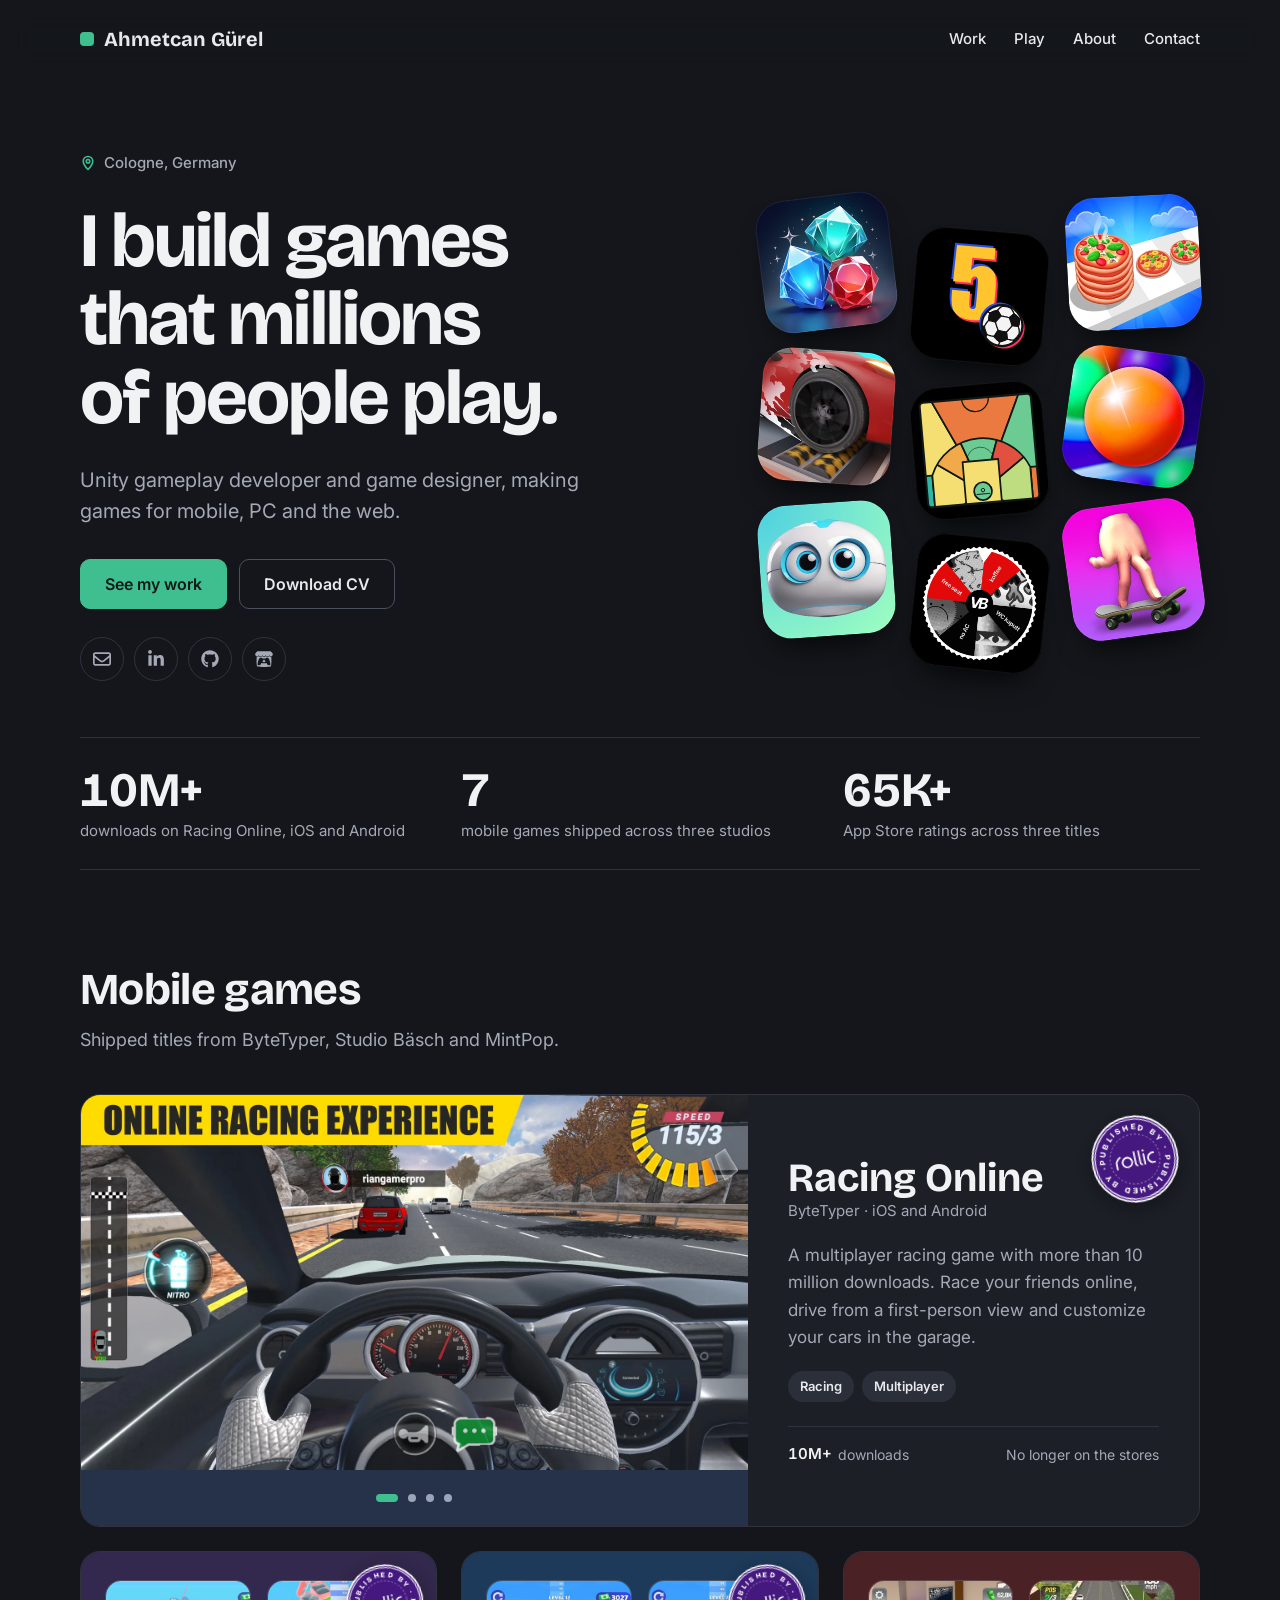
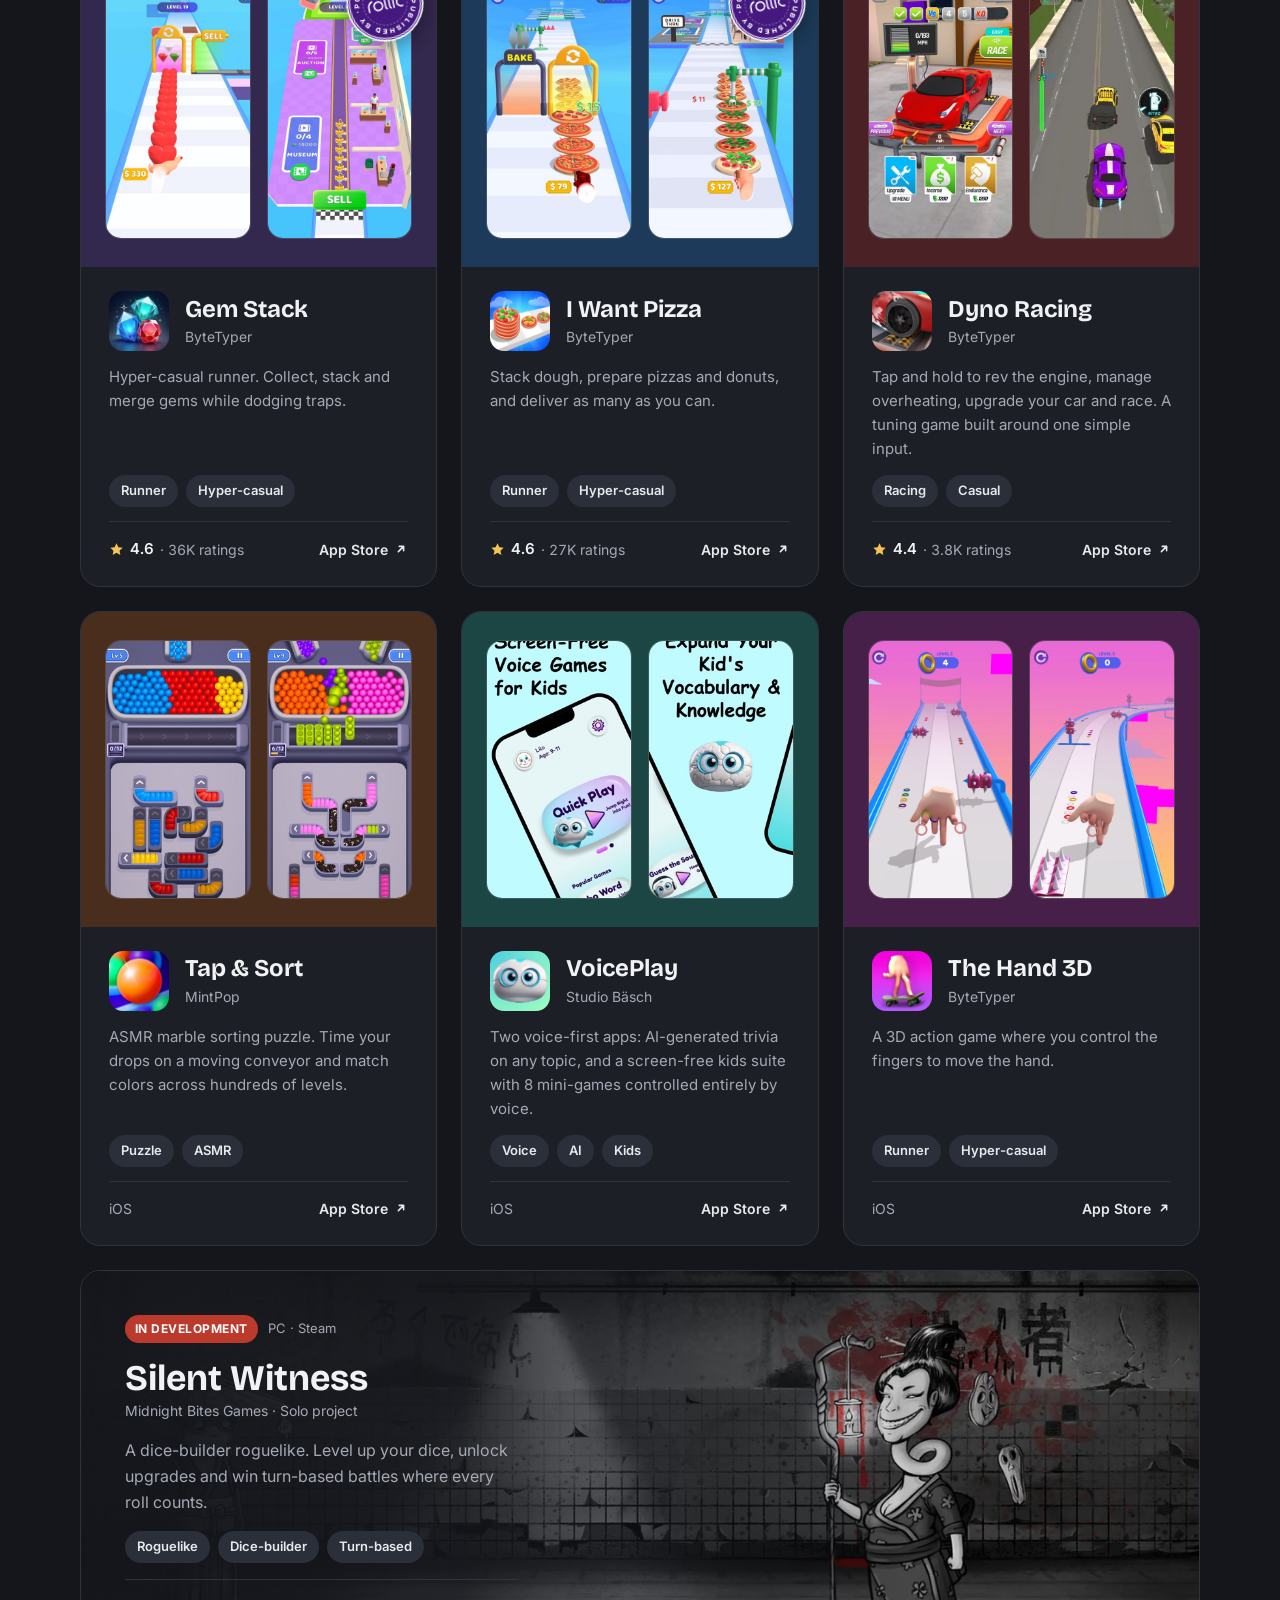
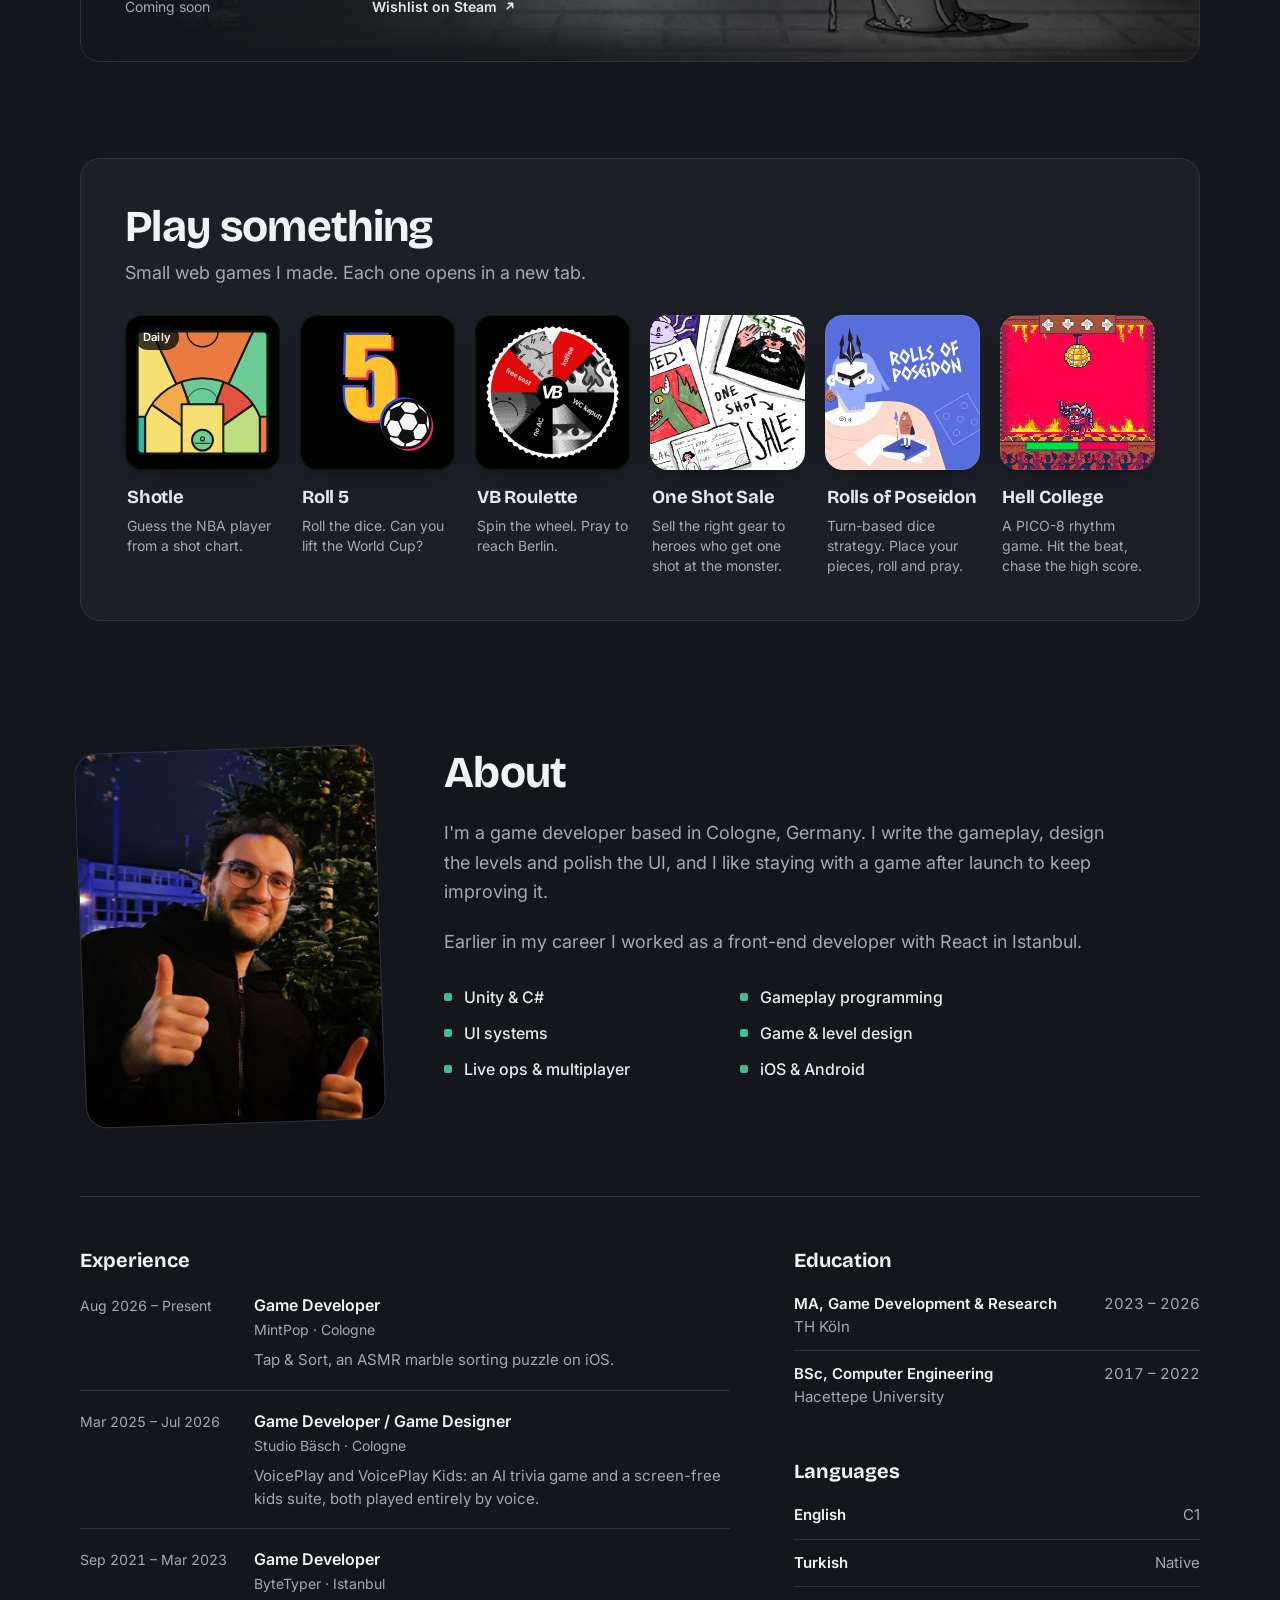
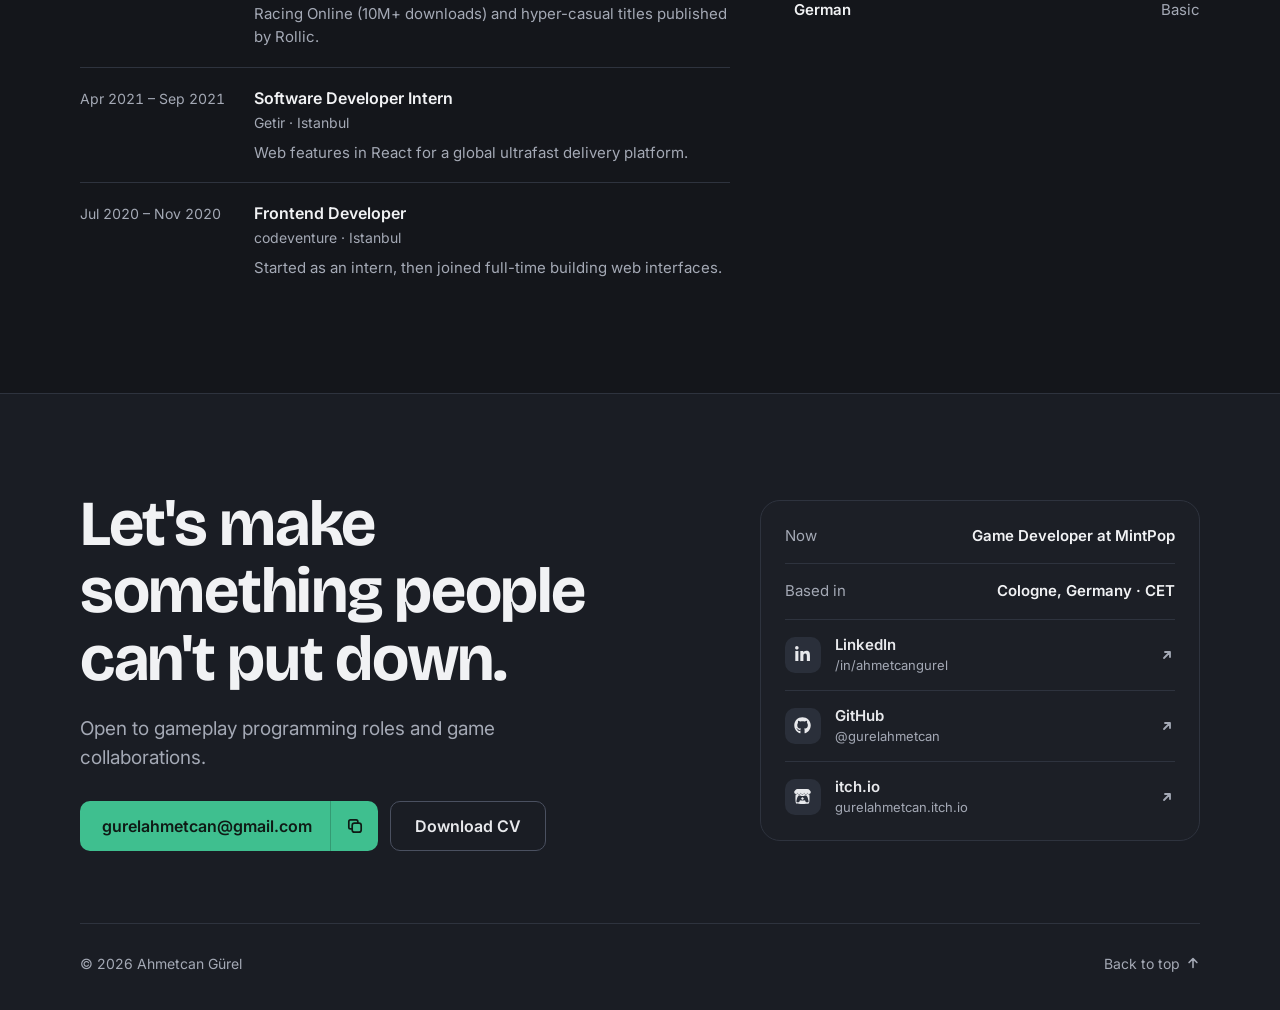
==== index.html @ 77e5242e "Launch portfolio site Co-Authored-By: Claude Opus 5.5 <noreply@anthropic.com>" ====
<!doctype html>
<html lang="en">
<head>
<meta charset="utf-8">
<meta name="viewport" content="width=device-width, initial-scale=1">
<title>Ahmetcan Gürel, Unity Gameplay Developer</title>
<meta name="description" content="Unity gameplay developer and game designer in Cologne. Mobile games with 10M+ downloads, plus small web games you can play in the browser.">
<meta name="theme-color" content="#14161B">
<link rel="icon" href="favicon.svg" type="image/svg+xml">
<meta property="og:type" content="website">
<meta property="og:title" content="Ahmetcan Gürel, Unity Gameplay Developer">
<meta property="og:description" content="I build games that millions of people play.">
<meta property="og:url" content="https://gurelahmetcan.dev/">
<meta property="og:image" content="https://gurelahmetcan.dev/og.png">
<meta property="og:image:width" content="1200">
<meta property="og:image:height" content="630">
<meta property="og:image:alt" content="Ahmetcan Gürel: I build games that millions of people play.">
<meta name="twitter:card" content="summary_large_image">
<meta name="twitter:image" content="https://gurelahmetcan.dev/og.png">
<link rel="canonical" href="https://gurelahmetcan.dev/">

<link rel="preconnect" href="https://fonts.googleapis.com">
<link rel="preconnect" href="https://fonts.gstatic.com" crossorigin>
<link href="https://fonts.googleapis.com/css2?family=Bricolage+Grotesque:opsz,wght@12..96,600..800&family=Inter:wght@400;500;600&display=swap" rel="stylesheet">

<style>
/* Social icons: Font Awesome Free 6.5.1, https://fontawesome.com/license/free (CC BY 4.0) */
:root {
  --bg: #14161B;
  --bg-raised: #1A1D24;
  --surface: #1C1F26;
  --chip: #2A2F3A;
  --line: #2E333E;
  --line-strong: #4A5060;
  --text: #E8E9EC;
  --text-strong: #F1F2F4;
  --muted: #A4A9B5;
  --accent: #3FBF8F;
  --on-accent: #0F1A15;
  --display: 'Bricolage Grotesque', Inter, system-ui, sans-serif;
  --pad: clamp(20px, 5vw, 40px);
  --ease: cubic-bezier(0.16, 1, 0.3, 1);
}

*, *::before, *::after { box-sizing: border-box; }
html { scroll-behavior: smooth; scroll-padding-top: 84px; -webkit-text-size-adjust: 100%; }
body { margin: 0; background: var(--bg); color: var(--text); font-family: Inter, system-ui, sans-serif; line-height: 1.5; }
img { max-width: 100%; }
::selection { background: var(--accent); color: var(--on-accent); }
a { color: var(--text); text-underline-offset: 4px; text-decoration-thickness: 1px; }
a:hover { color: var(--accent); }
:focus-visible { outline: 2px solid var(--accent); outline-offset: 3px; border-radius: 6px; }
h1, h2, h3 { font-family: var(--display); color: var(--text-strong); margin: 0; text-wrap: balance; }
p { margin: 0; }

.wrap { width: 100%; max-width: 1200px; margin: 0 auto; padding-inline: var(--pad); }
.section { padding-bottom: clamp(64px, 9vw, 96px); }
.section-head { display: flex; flex-direction: column; gap: 12px; margin-bottom: 40px; }
.section-title { font-weight: 700; font-size: clamp(32px, 4.5vw, 44px); line-height: 1.1; letter-spacing: -0.015em; }
.section-lede { font-size: clamp(16px, 1.6vw, 18px); line-height: 1.55; color: var(--muted); max-width: 640px; }
.kicker { font-size: 14px; font-weight: 600; letter-spacing: .06em; text-transform: uppercase; color: var(--accent); }

/* Buttons */
.btn {
  display: inline-flex; align-items: center; justify-content: center;
  min-height: 48px; padding: 12px 24px; border-radius: 10px;
  font-weight: 600; font-size: 16px; text-decoration: none;
  border: 1px solid var(--line-strong); color: var(--text); background: transparent;
  transition: background-color .25s var(--ease), border-color .25s var(--ease), color .25s var(--ease);
}
.btn:hover { border-color: var(--text); color: var(--text); }
.btn--primary { background: var(--accent); border-color: var(--accent); color: var(--on-accent); }
.btn--primary:hover { background: #56CC9F; border-color: #56CC9F; color: var(--on-accent); }
.btn--sm { min-height: 44px; padding: 10px 20px; font-size: 15px; }
.btn-row { display: flex; flex-wrap: wrap; gap: 12px; }
.links { display: flex; flex-wrap: wrap; gap: 8px 24px; font-size: 15px; font-weight: 500; }
.links a { display: inline-block; padding: 8px 0; }

/* Nav */
.nav {
  position: sticky; top: 0; z-index: 10;
  background: rgba(20, 22, 27, .82);
  -webkit-backdrop-filter: saturate(140%) blur(14px); backdrop-filter: saturate(140%) blur(14px);
  border-bottom: 1px solid transparent; transition: border-color .3s var(--ease);
}
.nav.is-scrolled { border-bottom-color: var(--line); }
.nav__inner { display: flex; flex-wrap: wrap; align-items: center; justify-content: space-between; gap: 4px 24px; padding-block: 18px; }
.brand { display: flex; align-items: center; gap: 10px; font-family: var(--display); font-weight: 700; font-size: 20px; text-decoration: none; color: var(--text); }
.brand:hover { color: var(--text); }
.brand__mark { width: 14px; height: 14px; border-radius: 4px; background: var(--accent); }
.nav__links { display: flex; flex-wrap: wrap; gap: 0 28px; font-size: 15px; font-weight: 500; }
.nav__links a { text-decoration: none; padding: 10px 0; position: relative; transition: color .25s var(--ease); }
.nav__links a[aria-current="true"] { color: var(--accent); }
.nav__links a::after { content: ""; position: absolute; left: 0; right: 0; bottom: 4px; height: 2px; border-radius: 2px; background: var(--accent); transform: scaleX(0); transition: transform .35s var(--ease); }
.nav__links a[aria-current="true"]::after { transform: scaleX(1); }

/* Hero */
.hero { display: grid; grid-template-columns: minmax(0, 1.25fr) minmax(0, 1fr); align-items: center; gap: 48px; padding-top: clamp(36px, 6vw, 72px); padding-bottom: clamp(40px, 5vw, 56px); }
.hero__text { display: flex; flex-direction: column; gap: 28px; min-width: 0; }
.hero h1 { font-weight: 700; font-size: clamp(40px, 6vw, 84px); line-height: 1.02; letter-spacing: -.025em; }
.hero .lede { font-size: clamp(17px, 1.8vw, 20px); line-height: 1.55; max-width: 560px; color: var(--muted); }
.status { display: inline-flex; align-items: center; gap: 8px; font-size: 15px; font-weight: 500; color: var(--muted); }
.status svg { width: 16px; height: 16px; color: var(--accent); flex: none; }
.hero .btn-row { margin-top: 4px; }
.socials { display: flex; flex-wrap: wrap; gap: 10px; }
.socials a {
  width: 44px; height: 44px; display: grid; place-items: center; border-radius: 999px;
  border: 1px solid var(--line); color: var(--muted);
  transition: color .25s var(--ease), border-color .25s var(--ease), transform .35s var(--ease);
}
.socials a:hover { color: var(--accent); border-color: var(--accent); transform: translateY(-2px); }
.socials svg { width: 18px; height: 18px; }

/* Hero art: a loose pile of game icons */
.hero__art { position: relative; list-style: none; margin: 0; padding: 0; display: grid; grid-template-columns: repeat(3, 1fr); gap: clamp(14px, 1.6vw, 22px); max-width: 440px; justify-self: end; width: 100%; }
.hero__art li { aspect-ratio: 1; transform: translateY(var(--y, 0)) rotate(var(--r, 0deg)); transition: transform .5s var(--ease); }
.hero__art li:nth-child(3n+2) { --y: 34px; }
.hero__art img {
  width: 100%; height: 100%; display: block; object-fit: cover; border-radius: 22%;
  background: #000; box-shadow: 0 1px 0 rgba(255,255,255,.08) inset, 0 18px 30px -14px rgba(0,0,0,.85);
  outline: 1px solid rgba(255,255,255,.07); outline-offset: -1px;
}
.hero__art li:hover { transform: translateY(calc(var(--y, 0px) - 8px)) rotate(0deg) scale(1.08); z-index: 1; }
@media (prefers-reduced-motion: no-preference) {
  .hero__art li { animation: tile-in .9s var(--ease) backwards; animation-delay: calc(var(--i) * 70ms + 150ms); }
  @keyframes tile-in { from { opacity: 0; transform: translateY(calc(var(--y, 0px) + 28px)) rotate(0deg) scale(.86); } }
}

@media (max-width: 900px) {
  .hero { grid-template-columns: minmax(0, 1fr); gap: 28px; }
  .hero__art { order: -1; display: flex; max-width: none; justify-self: start; gap: 0; padding-left: 6px; }
  .hero__art li { width: 56px; flex: none; margin-left: -6px; --y: 0px !important; }
  .hero__art li:nth-child(n+7) { display: none; }
  .hero__art img { border-radius: 24%; box-shadow: 0 0 0 3px var(--bg), 0 10px 18px -10px rgba(0,0,0,.9); }
}
@media (max-width: 520px) {
  .hero .btn-row { display: grid; grid-template-columns: 1fr 1fr; }
  .hero .btn { padding-inline: 12px; min-width: 0; }
}

/* Stats */
.stats { display: grid; grid-template-columns: repeat(auto-fit, minmax(min(220px, 100%), 1fr)); column-gap: 24px; border-top: 1px solid var(--line); border-bottom: 1px solid var(--line); }
.stat { padding: 28px 0; display: flex; flex-direction: column; gap: 6px; }
.stat__num { font-family: var(--display); font-weight: 700; font-size: 48px; line-height: 1; color: var(--text-strong); font-variant-numeric: tabular-nums; }
.stat__label { font-size: 15px; color: var(--muted); line-height: 1.4; }

/* Cards (work) */
.card { background: var(--surface); border: 1px solid var(--line); border-radius: 20px; overflow: hidden; transition: border-color .3s var(--ease); }
.card:hover { border-color: #6B7285; }
.tags { display: flex; flex-wrap: wrap; gap: 8px; }
.tag { font-size: 13px; font-weight: 600; padding: 6px 12px; border-radius: 999px; background: var(--chip); color: var(--text); }

.featured { display: flex; flex-wrap: wrap; margin-bottom: 24px; }
.featured__media { flex: 1.5 1 560px; min-width: 0; background: #25324A; display: flex; flex-direction: column; }
.featured__body { flex: 1 1 380px; min-width: 0; padding: clamp(24px, 4vw, 40px); display: flex; flex-direction: column; gap: 20px; justify-content: center; }
.featured__body h3 { font-weight: 700; font-size: clamp(32px, 4vw, 40px); line-height: 1.1; }
.featured__body > div:first-child { display: flex; flex-direction: column; gap: 6px; }
.featured__studio { font-size: 15px; color: var(--muted); }
.featured__line { font-size: 17px; line-height: 1.6; color: var(--muted); }
.featured .app__meta { margin-top: 4px; }
.featured .app__meta strong { color: var(--text-strong); font-weight: 600; font-size: 15px; }
.note { font-size: 14px; color: var(--muted); }
.featured--no-media .featured__media { display: none; }
.featured--no-media .featured__line { max-width: 68ch; }

.carousel { position: relative; aspect-ratio: 16 / 9; }
.carousel__track {
  display: flex; height: 100%; overflow-x: auto; scroll-snap-type: x mandatory;
  scrollbar-width: none; overscroll-behavior-x: contain;
}
.carousel__track::-webkit-scrollbar { display: none; }
.carousel__track { cursor: grab; user-select: none; -webkit-user-select: none; }
.carousel__track.is-dragging { cursor: grabbing; scroll-snap-type: none; scroll-behavior: auto; }
.carousel__slide { flex: 0 0 100%; height: 100%; scroll-snap-align: start; margin: 0; position: relative; background: #2E3D5A; }
.carousel__slide img { width: 100%; height: 100%; object-fit: cover; display: block; }
.carousel__dots { min-height: 56px; display: flex; align-items: center; justify-content: center; }
.carousel__dot { height: 44px; padding: 0 5px; background: transparent; border: 0; display: flex; align-items: center; cursor: pointer; }
.carousel__dot span { width: 8px; height: 8px; border-radius: 999px; background: #9AA5BA; display: block; transition: width .4s var(--ease), background-color .4s var(--ease); }
.carousel__dot[aria-current="true"] span { width: 22px; background: var(--accent); }

.work-grid { display: grid; gap: 24px; grid-template-columns: repeat(auto-fit, minmax(min(320px, 100%), 1fr)); }
.app { display: flex; flex-direction: column; color: inherit; text-decoration: none; }
.app:hover { color: inherit; }
.app:focus-visible { outline: 2px solid var(--accent); outline-offset: 3px; border-radius: 20px; }
.app__shots { display: flex; align-items: center; justify-content: center; gap: 16px; padding: 28px 24px; background: var(--tint); }
.app__shots img {
  flex: 1 1 0; min-width: 0; max-width: 150px; aspect-ratio: 9 / 16; object-fit: cover; display: block;
  border-radius: 16px; border: 1px solid rgba(255,255,255,.18); background: rgba(0,0,0,.2);
  transition: transform .6s var(--ease);
}
.app:hover .app__shots img:first-child { transform: translateY(-4px) rotate(-1.5deg); }
.app:hover .app__shots img:last-child { transform: translateY(-4px) rotate(1.5deg); }
.app__body { padding: 24px 28px 26px; display: flex; flex-direction: column; gap: 14px; flex: 1; }
.app__head { display: flex; align-items: center; gap: 16px; }
.app__icon { width: 60px; height: 60px; border-radius: 14px; flex: none; display: block; object-fit: cover; background: var(--chip); }
.app__head > div { display: flex; flex-direction: column; gap: 3px; min-width: 0; }
.app__name { font-weight: 700; font-size: 24px; line-height: 1.15; }
.app__studio { font-size: 14px; color: var(--muted); }
.app__line { font-size: 15px; line-height: 1.6; color: var(--muted); flex: 1; }
.app__meta { display: flex; align-items: center; justify-content: space-between; gap: 12px; padding-top: 16px; border-top: 1px solid var(--line); font-size: 14px; }
.rating { display: inline-flex; align-items: center; gap: 6px; color: var(--muted); font-variant-numeric: tabular-nums; }
.rating strong { color: var(--text-strong); font-weight: 600; font-size: 15px; }
.rating svg { width: 15px; height: 15px; color: #F5C451; flex: none; }
.store { display: inline-flex; align-items: center; gap: 6px; font-weight: 600; color: var(--text); white-space: nowrap; transition: color .25s var(--ease); }
.store svg { width: 14px; height: 14px; transition: transform .35s var(--ease); }
.app:hover .store { color: var(--accent); }
.app:hover .store svg { transform: translate(2px, -2px); }

/* Published-by stamp */
.stamp {
  position: absolute; width: 78px; height: 78px; z-index: 2;
  transform: rotate(-12deg);
  filter: drop-shadow(0 6px 10px rgba(0,0,0,.35));
  transition: transform .5s var(--ease);
}
.app__shots { position: relative; }
.app__shots .stamp { top: 12px; right: 12px; }
.featured__body { position: relative; }
.featured__body .stamp { top: 20px; right: 20px; width: 88px; height: 88px; }
.app:hover .stamp, .featured:hover .stamp { transform: rotate(-4deg) scale(1.06); }
@media (max-width: 520px) { .stamp { width: 66px; height: 66px; } .featured__body .stamp { width: 72px; height: 72px; top: 16px; right: 16px; } }

/* In-development banner card */
.wip { position: relative; display: grid; grid-template-columns: minmax(0, 1fr); margin-top: 24px; color: inherit; text-decoration: none; min-height: 340px; isolation: isolate; }
.wip:hover { color: inherit; }
.wip:focus-visible { outline: 2px solid var(--accent); outline-offset: 3px; }
.wip__art { position: absolute; inset: 0; z-index: -1; }
.wip__art img { width: 100%; height: 100%; object-fit: cover; object-position: 70% 50%; display: block; transition: transform 1s var(--ease); }
.wip__art::after { content: ""; position: absolute; inset: 0; background: linear-gradient(90deg, rgba(20,22,27,.97) 0%, rgba(20,22,27,.9) 34%, rgba(20,22,27,.35) 62%, rgba(20,22,27,0) 80%); }
.wip:hover .wip__art img { transform: scale(1.03); }
.wip__body { max-width: 480px; padding: clamp(28px, 4vw, 44px); display: flex; flex-direction: column; gap: 16px; justify-content: center; }
.wip__badges { display: flex; flex-wrap: wrap; align-items: center; gap: 10px; }
.wip__badge { font-size: 12px; font-weight: 700; letter-spacing: .04em; text-transform: uppercase; padding: 5px 10px; border-radius: 999px; background: #BC3A2B; color: #fff; }
.wip__plat { font-size: 13px; color: var(--muted); }
.wip__title { font-weight: 700; font-size: clamp(28px, 3.4vw, 36px); line-height: 1.1; }
.wip__line { font-size: 16px; line-height: 1.6; color: var(--muted); }
.wip__meta { display: flex; align-items: center; justify-content: space-between; gap: 12px; padding-top: 16px; border-top: 1px solid var(--line); font-size: 14px; }
.wip:hover .store { color: var(--accent); }
.wip:hover .store svg { transform: translate(2px, -2px); }
@media (max-width: 760px) {
  .wip { min-height: 0; }
  .wip__art { position: relative; inset: auto; z-index: auto; aspect-ratio: 16 / 7; }
  .wip__art::after { background: linear-gradient(0deg, var(--surface) 0%, rgba(28,31,38,0) 45%); }
  .wip__body { max-width: none; padding-top: 4px; }
}

/* Missing image fallback */
.is-missing { visibility: hidden; }
.carousel__slide.has-missing::after {
  content: attr(data-label); position: absolute; inset: 0; display: grid; place-items: center; padding: 16px; text-align: center;
  color: #C9D3E6; font-weight: 600; font-size: 14px;
}

/* Play */
.games { background: var(--surface); border: 1px solid var(--line); border-radius: 20px; padding: clamp(24px, 4vw, 44px); }
.games .section-head { margin-bottom: 28px; gap: 8px; }
.games__grid { list-style: none; margin: 0; padding: 0; display: grid; gap: 28px 20px; grid-template-columns: repeat(auto-fill, minmax(150px, 1fr)); }
.game { display: block; color: inherit; text-decoration: none; border-radius: 18px; }
.game:hover { color: inherit; }
.game:focus-visible { outline: none; }
.game__cover {
  position: relative; display: block; aspect-ratio: 1; border-radius: 18px; overflow: hidden; background: #000;
  box-shadow: 0 1px 0 rgba(255,255,255,.06) inset, 0 10px 24px -14px rgba(0,0,0,.8);
  transition: transform .5s var(--ease), box-shadow .5s var(--ease);
}
.game__cover img { display: block; width: 100%; height: 100%; object-fit: cover; transition: transform .7s var(--ease); }
.game__cover img[src$="hell-college.png"] { image-rendering: pixelated; }
.game__cover::after { content: ""; position: absolute; inset: 0; border-radius: inherit; box-shadow: inset 0 0 0 1px rgba(255,255,255,.08); pointer-events: none; }
.game__tag { position: absolute; top: 10px; left: 10px; z-index: 1; font-size: .7rem; font-weight: 600; letter-spacing: .02em; padding: 4px 8px; border-radius: 999px; background: rgba(8,10,12,.78); color: #fff; }
.game__name { display: block; margin: 14px 2px 4px; font-family: var(--display); font-weight: 700; font-size: 1.15rem; letter-spacing: -0.01em; }
.game__hook { display: block; margin: 0 2px; color: var(--muted); font-size: .875rem; line-height: 1.45; }
.game:hover .game__cover, .game:focus-visible .game__cover { transform: translateY(-6px); box-shadow: 0 1px 0 rgba(255,255,255,.06) inset, 0 22px 36px -18px rgba(0,0,0,.9); }
.game:hover .game__cover img, .game:focus-visible .game__cover img { transform: scale(1.06); }
.game:focus-visible .game__cover { outline: 2px solid var(--accent); outline-offset: 3px; }

/* About */
.about { display: flex; flex-direction: column; gap: clamp(48px, 6vw, 72px); padding-top: clamp(16px, 3vw, 32px); }
.about__intro { display: grid; grid-template-columns: minmax(0, 300px) minmax(0, 1fr); gap: clamp(32px, 5vw, 64px); align-items: start; }
.about__text { display: flex; flex-direction: column; gap: 20px; }
.about__text p { font-size: 18px; line-height: 1.65; color: var(--muted); max-width: 62ch; }
.about h3 { font-family: var(--display); font-weight: 700; font-size: 20px; color: var(--text-strong); margin-bottom: 18px; }

.portrait { margin: 0; position: relative; aspect-ratio: 4 / 5; border-radius: 22px; overflow: hidden; background: linear-gradient(150deg, #22342D, #1C1F26 60%); border: 1px solid var(--line); transform: rotate(-2deg); transition: transform .6s var(--ease); }
.portrait:hover { transform: rotate(0deg); }
.portrait img { width: 100%; height: 100%; object-fit: cover; display: block; }
.portrait img { color: transparent; font-size: 0; }
.portrait.is-empty img { display: none; }
.portrait__fallback { position: absolute; inset: 0; display: none; place-items: center; font-family: var(--display); font-weight: 800; font-size: 72px; letter-spacing: -.04em; color: var(--accent); }
.portrait.is-empty .portrait__fallback { display: grid; }

.skill-list { list-style: none; margin: 8px 0 0; padding: 0; display: grid; grid-template-columns: repeat(2, minmax(0, 1fr)); gap: 12px 32px; max-width: 560px; }
.skill-list li { display: flex; align-items: center; gap: 12px; font-size: 16px; font-weight: 500; color: var(--text); }
.skill-list li::before { content: ""; width: 8px; height: 8px; border-radius: 2px; background: var(--accent); flex: none; }

.about__details { display: grid; grid-template-columns: minmax(0, 1.6fr) minmax(0, 1fr); gap: clamp(32px, 5vw, 64px); border-top: 1px solid var(--line); padding-top: clamp(32px, 4vw, 48px); }
.timeline, .facts { list-style: none; margin: 0; padding: 0; }
.timeline li { display: grid; grid-template-columns: 150px minmax(0, 1fr); gap: 4px 24px; padding: 18px 0; border-bottom: 1px solid var(--line); }
.timeline li:first-child { padding-top: 0; }
.timeline li:last-child { border-bottom: 0; }
.timeline time { font-size: 14px; color: var(--muted); font-variant-numeric: tabular-nums; padding-top: 2px; }
.timeline strong { display: block; font-weight: 600; font-size: 16px; color: var(--text-strong); }
.timeline .where { display: block; font-size: 14px; color: var(--muted); margin-top: 2px; }
.timeline p { font-size: 15px; line-height: 1.55; color: var(--muted); margin-top: 8px; }
.facts + h3 { margin-top: 36px; }
.facts li { display: flex; justify-content: space-between; gap: 16px; padding: 12px 0; border-bottom: 1px solid var(--line); font-size: 15px; }
.facts li:first-child { padding-top: 0; }
.facts li:last-child { border-bottom: 0; }
.facts strong { font-weight: 600; color: var(--text-strong); display: block; }
.facts span { color: var(--muted); }
.facts .yr { white-space: nowrap; font-variant-numeric: tabular-nums; }

@media (max-width: 860px) {
  .about__intro, .about__details { grid-template-columns: minmax(0, 1fr); }
  .portrait { max-width: 240px; }
}
@media (max-width: 520px) {
  .skill-list { grid-template-columns: minmax(0, 1fr); }
  .timeline li { grid-template-columns: minmax(0, 1fr); }
}

/* Contact + footer */
.end { background: var(--bg-raised); border-top: 1px solid var(--line); }
.contact__grid { padding-block: clamp(64px, 9vw, 96px) clamp(48px, 6vw, 72px); display: grid; grid-template-columns: minmax(0, 1.4fr) minmax(0, 1fr); gap: clamp(36px, 5vw, 72px); align-items: center; }
.contact__main { display: flex; flex-direction: column; gap: 22px; }
.contact h2 { font-weight: 700; font-size: clamp(36px, 5vw, 64px); line-height: 1.05; letter-spacing: -.02em; max-width: 760px; }
.contact__lede { font-size: clamp(17px, 1.8vw, 19px); line-height: 1.55; color: var(--muted); max-width: 520px; }
.contact .btn-row { margin-top: 6px; }

.mailbtn { display: inline-flex; align-items: stretch; border-radius: 10px; background: var(--accent); color: var(--on-accent); min-height: 48px; }
.mailbtn__mail { display: inline-flex; align-items: center; padding: 12px 18px 12px 22px; font-weight: 600; font-size: 16px; color: var(--on-accent); text-decoration: none; border-radius: 10px 0 0 10px; transition: background-color .25s var(--ease); }
.mailbtn__copy { position: relative; display: grid; place-items: center; width: 48px; border: 0; border-left: 1px solid rgba(15, 26, 21, .22); background: transparent; color: var(--on-accent); cursor: pointer; border-radius: 0 10px 10px 0; transition: background-color .25s var(--ease); }
.mailbtn__mail:hover, .mailbtn__copy:hover { background: #56CC9F; color: var(--on-accent); }
.mailbtn__copy svg { width: 18px; height: 18px; }
.copy__done { position: absolute; bottom: calc(100% + 8px); left: 50%; transform: translate(-50%, 4px); background: var(--text-strong); color: var(--bg); font-size: 13px; font-weight: 600; padding: 5px 10px; border-radius: 8px; white-space: nowrap; opacity: 0; pointer-events: none; transition: opacity .25s var(--ease), transform .35s var(--ease); }
.is-done .copy__done { opacity: 1; transform: translate(-50%, 0); }

.contact-card { background: var(--surface); border: 1px solid var(--line); border-radius: 20px; padding: 8px 24px; }
.contact-card__facts { margin: 0; }
.contact-card__facts > div { display: flex; justify-content: space-between; gap: 16px; padding: 16px 0; border-bottom: 1px solid var(--line); font-size: 15px; }
.contact-card__facts dt { color: var(--muted); }
.contact-card__facts dd { margin: 0; font-weight: 600; color: var(--text-strong); text-align: right; }
.contact-links { list-style: none; margin: 0; padding: 0; }
.contact-links li + li { border-top: 1px solid var(--line); }
.contact-links a { display: flex; align-items: center; gap: 14px; padding: 14px 0; text-decoration: none; color: var(--text); }
.contact-links__icon { width: 36px; height: 36px; flex: none; display: grid; place-items: center; border-radius: 10px; background: var(--chip); color: var(--text); transition: background-color .25s var(--ease), color .25s var(--ease); }
.contact-links__icon svg { width: 17px; height: 17px; }
.contact-links a > span:nth-child(2) { display: flex; flex-direction: column; min-width: 0; flex: 1; }
.contact-links strong { font-weight: 600; font-size: 15px; }
.contact-links a > span:nth-child(2) span { font-size: 13px; color: var(--muted); overflow: hidden; text-overflow: ellipsis; white-space: nowrap; }
.contact-links .arrow { width: 16px; height: 16px; color: var(--muted); transition: transform .35s var(--ease), color .25s var(--ease); }
.contact-links a:hover { color: var(--text); }
.contact-links a:hover .contact-links__icon { background: var(--accent); color: var(--on-accent); }
.contact-links a:hover .arrow { color: var(--accent); transform: translate(2px, -2px); }

.footer__inner { background: linear-gradient(var(--line), var(--line)) no-repeat center top / calc(100% - 2 * var(--pad)) 1px; padding-block: 22px 28px; font-size: 14px; color: var(--muted); display: flex; justify-content: space-between; align-items: center; gap: 16px; }
.footer a { color: var(--muted); text-decoration: none; display: inline-flex; align-items: center; gap: 6px; padding: 8px 0; }
.footer a:hover { color: var(--accent); }
.footer svg { width: 14px; height: 14px; }

@media (max-width: 860px) {
  .contact__grid { grid-template-columns: minmax(0, 1fr); align-items: start; }
}
@media (max-width: 520px) {
  .mailbtn { width: 100%; }
  .mailbtn__mail { flex: 1; justify-content: center; padding-inline: 12px; font-size: 15px; }
}

@media (max-width: 520px) {
  html { scroll-padding-top: 116px; }
  .nav__inner { padding-block: 14px; }
  .nav__links { gap: 0 22px; }
  .games__grid { grid-template-columns: repeat(2, 1fr); gap: 22px 14px; }
  .game__hook { font-size: .8rem; }
  .app__shots { padding: 22px 18px; }
  .app__body { padding: 22px; }
}
@media (prefers-reduced-motion: reduce) {
  html { scroll-behavior: auto; }
  *, *::before, *::after { transition: none !important; }
}
</style>
</head>
<body>
<svg width="0" height="0" style="position:absolute" aria-hidden="true" focusable="false">
  <defs>
    <symbol id="rollic-stamp" viewBox="0 0 120 120">
      <circle cx="60" cy="60" r="58" fill="#45187F" stroke="#FFFFFF" stroke-width="2.4"/>
      <circle cx="60" cy="60" r="54.5" fill="none" stroke="#FFFFFF" stroke-opacity=".9" stroke-width="1.6"/>
      <circle cx="60" cy="60" r="34" fill="none" stroke="#FFFFFF" stroke-opacity=".55" stroke-width="1.2" stroke-dasharray="2.5 3"/>
      <path id="rollic-stamp-arc" d="M60 60m-43 0a43 43 0 1 1 86 0a43 43 0 1 1-86 0" fill="none"/>
      <text font-family="'Bricolage Grotesque', Inter, sans-serif" font-weight="800" font-size="11" fill="#FFFFFF" dominant-baseline="middle">
        <textPath href="#rollic-stamp-arc" textLength="266" lengthAdjust="spacing">PUBLISHED BY · PUBLISHED BY ·</textPath>
      </text>
      <path transform="translate(33 49.4) scale(.1354)" fill="#FFFFFF" d="M15.37 153.89H1.66c-.91 0-1.66-.74-1.66-1.66V95.99c0-44.43 44.53-67 53.73-71.19.86-.39 1.86 0 2.22.86 1.26 3.04 4.03 9.75 5.26 12.72.34.81-.02 1.74-.82 2.11-7.64 3.61-43.37 22.26-43.37 55.5v56.24c0 .92-.74 1.66-1.66 1.66M217.8 137.88l-.98-.03c-6.15-.21-9.53-3.57-9.76-9.68-.03-.66-.03-1.33-.03-1.99V1.74c0-.9-.73-1.63-1.64-1.63h-12.87c-.91 0-1.64.73-1.64 1.63v78.19h.01c0 15.79-.07 31.58.02 47.37.07 12.31 6.18 21.29 17.16 25.29 3.95 1.44 8.04 1.71 12.15 1.76a1.69 1.69 0 0 0 1.65-2.15l-4.08-14.32ZM117.82 40.13c-31.49-.08-57.07 25.3-57.1 56.64-.03 31.54 25.3 57.13 56.61 57.2 31.52.07 57.01-25.35 57.12-56.98.11-31.19-25.38-56.78-56.63-56.86m-.15 97.87c-22.31-.03-40.32-18.19-40.28-40.59.04-22.14 18.21-40.23 40.4-40.23 22.27 0 40.5 18.24 40.47 40.48-.03 22.26-18.25 40.37-40.59 40.33M300.09 42.3c0-.95-.78-1.74-1.73-1.74h-12.68c-.96 0-1.74.8-1.74 1.76v37.62h.01c0 10.8-.03 46.37-.02 72.83 0 .91.74 1.63 1.66 1.63h12.87c.91 0 1.64-.72 1.64-1.62V42.3M378.57 56.99v-.02h18.67c.92 0 1.66-.74 1.66-1.66V42.39c0-.9-.73-1.63-1.64-1.63h-18.21c-31.2.27-56.45 25.5-56.47 56.64v.34c.03 31.14 25.29 56.39 56.51 56.63v-.04h18.17c.92 0 1.66-.74 1.66-1.66v-12.88c0-.92-.74-1.66-1.66-1.66l-17.87.03c-22.1-.32-40.33-18.52-40.63-40.58.3-21.82 18.08-39.84 39.82-40.58M292.34 0c-5.84 0-10.57 4.73-10.57 10.57s4.73 10.57 10.57 10.57 10.57-4.73 10.57-10.57S298.18 0 292.34 0M264.55 137.88l-.98-.03c-6.15-.21-9.53-3.57-9.76-9.68-.03-.66-.03-1.33-.03-1.99V1.74c0-.9-.73-1.63-1.64-1.63h-12.87c-.9 0-1.64.73-1.64 1.63v78.19h.01c0 15.79-.07 31.58.02 47.37.07 12.31 6.18 21.29 17.16 25.29 3.95 1.44 8.04 1.71 12.15 1.76a1.69 1.69 0 0 0 1.65-2.15l-4.08-14.32Z"/>
    </symbol>
  </defs>
</svg>

<header class="nav" id="nav">
  <div class="wrap nav__inner">
    <a class="brand" href="#top"><span class="brand__mark" aria-hidden="true"></span>Ahmetcan Gürel</a>
    <nav class="nav__links" aria-label="Sections">
      <a href="#work">Work</a>
      <a href="#play">Play</a>
      <a href="#about">About</a>
      <a href="#contact">Contact</a>
    </nav>
  </div>
</header>

<main id="top">

  <section class="wrap hero">
    <div class="hero__text">
      <p class="status"><svg viewBox="0 0 16 16" fill="none" stroke="currentColor" stroke-width="1.6" aria-hidden="true"><path d="M8 14.5s4.75-4.6 4.75-8.25a4.75 4.75 0 0 0-9.5 0C3.25 9.9 8 14.5 8 14.5z"/><circle cx="8" cy="6.25" r="1.75"/></svg>Cologne, Germany<!-- To show availability, add: &nbsp;·&nbsp; Open to new roles --></p>
      <h1>I build games that millions of people play.</h1>
      <p class="lede">Unity gameplay developer and game designer, making games for mobile, PC and the web.</p>
      <div class="btn-row">
        <a class="btn btn--primary" href="#work">See my work</a>
        <a class="btn" href="ahmetcan-gurel-cv.pdf" target="_blank" rel="noopener">Download CV</a>
      </div>
      <div class="socials">
        <a href="mailto:gurelahmetcan@gmail.com" aria-label="Email" title="gurelahmetcan@gmail.com"><svg viewBox="0 0 512 512" aria-hidden="true"><path fill="currentColor" d="M64 112c-8.8 0-16 7.2-16 16v22.1L220.5 291.7c20.7 17 50.4 17 71.1 0L464 150.1V128c0-8.8-7.2-16-16-16H64zM48 212.2V384c0 8.8 7.2 16 16 16H448c8.8 0 16-7.2 16-16V212.2L322 328.8c-38.4 31.5-93.7 31.5-132 0L48 212.2zM0 128C0 92.7 28.7 64 64 64H448c35.3 0 64 28.7 64 64V384c0 35.3-28.7 64-64 64H64c-35.3 0-64-28.7-64-64V128z"/></svg></a>
        <a href="https://www.linkedin.com/in/ahmetcangurel/" target="_blank" rel="noopener" aria-label="LinkedIn" title="LinkedIn"><svg viewBox="0 0 448 512" aria-hidden="true"><path fill="currentColor" d="M100.28 448H7.4V148.9h92.88zM53.79 108.1C24.09 108.1 0 83.5 0 53.8a53.79 53.79 0 0 1 107.58 0c0 29.7-24.1 54.3-53.79 54.3zM447.9 448h-92.68V302.4c0-34.7-.7-79.2-48.29-79.2-48.29 0-55.69 37.7-55.69 76.7V448h-92.78V148.9h89.08v40.8h1.3c12.4-23.5 42.69-48.3 87.88-48.3 94 0 111.28 61.9 111.28 142.3V448z"/></svg></a>
        <a href="https://github.com/gurelahmetcan" target="_blank" rel="noopener" aria-label="GitHub" title="GitHub"><svg viewBox="0 0 496 512" aria-hidden="true"><path fill="currentColor" d="M165.9 397.4c0 2-2.3 3.6-5.2 3.6-3.3.3-5.6-1.3-5.6-3.6 0-2 2.3-3.6 5.2-3.6 3-.3 5.6 1.3 5.6 3.6zm-31.1-4.5c-.7 2 1.3 4.3 4.3 4.9 2.6 1 5.6 0 6.2-2s-1.3-4.3-4.3-5.2c-2.6-.7-5.5.3-6.2 2.3zm44.2-1.7c-2.9.7-4.9 2.6-4.6 4.9.3 2 2.9 3.3 5.9 2.6 2.9-.7 4.9-2.6 4.6-4.6-.3-1.9-3-3.2-5.9-2.9zM244.8 8C106.1 8 0 113.3 0 252c0 110.9 69.8 205.8 169.5 239.2 12.8 2.3 17.3-5.6 17.3-12.1 0-6.2-.3-40.4-.3-61.4 0 0-70 15-84.7-29.8 0 0-11.4-29.1-27.8-36.6 0 0-22.9-15.7 1.6-15.4 0 0 24.9 2 38.6 25.8 21.9 38.6 58.6 27.5 72.9 20.9 2.3-16 8.8-27.1 16-33.7-55.9-6.2-112.3-14.3-112.3-110.5 0-27.5 7.6-41.3 23.6-58.9-2.6-6.5-11.1-33.3 2.6-67.9 20.9-6.5 69 27 69 27 20-5.6 41.5-8.5 62.8-8.5s42.8 2.9 62.8 8.5c0 0 48.1-33.6 69-27 13.7 34.7 5.2 61.4 2.6 67.9 16 17.7 25.8 31.5 25.8 58.9 0 96.5-58.9 104.2-114.8 110.5 9.2 7.9 17 22.9 17 46.4 0 33.7-.3 75.4-.3 83.6 0 6.5 4.6 14.4 17.3 12.1C428.2 457.8 496 362.9 496 252 496 113.3 383.5 8 244.8 8zM97.2 352.9c-1.3 1-1 3.3.7 5.2 1.6 1.6 3.9 2.3 5.2 1 1.3-1 1-3.3-.7-5.2-1.6-1.6-3.9-2.3-5.2-1zm-10.8-8.1c-.7 1.3.3 2.9 2.3 3.9 1.6 1 3.6.7 4.3-.7.7-1.3-.3-2.9-2.3-3.9-2-.6-3.6-.3-4.3.7zm32.4 35.6c-1.6 1.3-1 4.3 1.3 6.2 2.3 2.3 5.2 2.6 6.5 1 1.3-1.3.7-4.3-1.3-6.2-2.2-2.3-5.2-2.6-6.5-1zm-11.4-14.7c-1.6 1-1.6 3.6 0 5.9 1.6 2.3 4.3 3.3 5.6 2.3 1.6-1.3 1.6-3.9 0-6.2-1.4-2.3-4-3.3-5.6-2z"/></svg></a>
        <a href="https://gurelahmetcan.itch.io" target="_blank" rel="noopener" aria-label="itch.io" title="itch.io"><svg viewBox="0 0 512 512" aria-hidden="true"><path fill="currentColor" d="M71.92 34.77C50.2 47.67 7.4 96.84 7 109.73v21.34c0 27.06 25.29 50.84 48.25 50.84 27.57 0 50.54-22.85 50.54-50 0 27.12 22.18 50 49.76 50s49-22.85 49-50c0 27.12 23.59 50 51.16 50h.5c27.57 0 51.16-22.85 51.16-50 0 27.12 21.47 50 49 50s49.76-22.85 49.76-50c0 27.12 23 50 50.54 50 23 0 48.25-23.78 48.25-50.84v-21.34c-.4-12.9-43.2-62.07-64.92-75C372.56 32.4 325.76 32 256 32S91.14 33.1 71.92 34.77zm132.32 134.39c-22 38.4-77.9 38.71-99.85.25-13.17 23.14-43.17 32.07-56 27.66-3.87 40.15-13.67 237.13 17.73 269.15 80 18.67 302.08 18.12 379.76 0 31.65-32.27 21.32-232 17.75-269.15-12.92 4.44-42.88-4.6-56-27.66-22 38.52-77.85 38.1-99.85-.24-7.1 12.49-23.05 28.94-51.76 28.94a57.54 57.54 0 0 1-51.75-28.94zm-41.58 53.77c16.47 0 31.09 0 49.22 19.78a436.91 436.91 0 0 1 88.18 0C318.22 223 332.85 223 349.31 223c52.33 0 65.22 77.53 83.87 144.45 17.26 62.15-5.52 63.67-33.95 63.73-42.15-1.57-65.49-32.18-65.49-62.79-39.25 6.43-101.93 8.79-155.55 0 0 30.61-23.34 61.22-65.49 62.79-28.42-.06-51.2-1.58-33.94-63.73 18.67-67 31.56-144.45 83.88-144.45zM256 270.79s-44.38 40.77-52.35 55.21l29-1.17v25.32c0 1.55 21.34.16 23.33.16 11.65.54 23.31 1 23.31-.16v-25.28l29 1.17c-8-14.48-52.35-55.24-52.35-55.24z"/></svg></a>
      </div>
    </div>
    <ul class="hero__art" aria-hidden="true">
      <li style="--i:0;--r:-7deg"><img src="images/gem-stack-icon.jpg" alt="" width="128" height="128"></li>
      <li style="--i:1;--r:5deg"><img src="images/roll-five.svg" alt="" width="128" height="128"></li>
      <li style="--i:2;--r:-3deg"><img src="images/i-want-pizza-icon.jpg" alt="" width="128" height="128"></li>
      <li style="--i:3;--r:4deg"><img src="images/dyno-racing-icon.jpg" alt="" width="128" height="128"></li>
      <li style="--i:4;--r:-5deg"><img src="images/shotle.svg" alt="" width="128" height="128"></li>
      <li style="--i:5;--r:8deg"><img src="images/tap-and-sort-icon.jpg" alt="" width="128" height="128"></li>
      <li style="--i:6;--r:-4deg"><img src="images/voiceplay-icon.jpg" alt="" width="128" height="128"></li>
      <li style="--i:7;--r:6deg"><img src="images/vb-roulette.svg" alt="" width="128" height="128"></li>
      <li style="--i:8;--r:-8deg"><img src="images/the-hand-3d-icon.jpg" alt="" width="128" height="128"></li>
    </ul>
  </section>

  <div class="wrap section">
    <div class="stats">
      <div class="stat"><span class="stat__num">10M+</span><span class="stat__label">downloads on Racing Online, iOS and Android</span></div>
      <div class="stat"><span class="stat__num">7</span><span class="stat__label">mobile games shipped across three studios</span></div>
      <div class="stat"><span class="stat__num">65K+</span><span class="stat__label">App Store ratings across three titles</span></div>
    </div>
  </div>

  <section class="wrap section" id="work" aria-labelledby="work-title">
    <div class="section-head">
      <h2 class="section-title" id="work-title">Mobile games</h2>
      <p class="section-lede">Shipped titles from ByteTyper, Studio Bäsch and MintPop.</p>
    </div>

    <article class="card featured">
      <div class="featured__media">
        <div class="carousel" data-carousel>
          <div class="carousel__track" tabindex="0" aria-label="Racing Online screenshots">
            <figure class="carousel__slide" data-label="Racing Online multiplayer race from the driver seat"><img src="images/racing-online-online.webp" alt="Racing Online multiplayer race from the driver seat" draggable="false"></figure>
            <figure class="carousel__slide" data-label="Racing Online racing with friends"><img src="images/racing-online-friends.webp" alt="Racing Online racing with friends" draggable="false"></figure>
            <figure class="carousel__slide" data-label="Racing Online supercars in the garage"><img src="images/racing-online-supercars.webp" alt="Racing Online supercars in the garage" draggable="false"></figure>
            <figure class="carousel__slide" data-label="Racing Online car customization screen"><img src="images/racing-online-customize.webp" alt="Racing Online car customization screen" draggable="false"></figure>
          </div>
        </div>
        <div class="carousel__dots" data-dots></div>
      </div>
      <div class="featured__body">
        <svg class="stamp" viewBox="0 0 120 120" role="img" aria-label="Published by Rollic"><use href="#rollic-stamp"/></svg>
        <div>
          <h3>Racing Online</h3>
          <p class="featured__studio">ByteTyper · iOS and Android</p>
        </div>
        <p class="featured__line">A multiplayer racing game with more than 10 million downloads. Race your friends online, drive from a first-person view and customize your cars in the garage.</p>
        <div class="tags"><span class="tag">Racing</span><span class="tag">Multiplayer</span></div>
        <div class="app__meta"><span class="rating"><strong>10M+</strong> downloads</span><span class="note">No longer on the stores</span></div>
      </div>
    </article>

    <div class="work-grid">
      <a class="card app" href="https://apps.apple.com/us/app/gem-stack/id1601511059" target="_blank" rel="noopener">
        <div class="app__shots" style="--tint:#33284D">
          <img src="images/gem-stack-shot-1.jpg" alt="Gem Stack gameplay screenshot" loading="lazy">
          <img src="images/gem-stack-shot-2.jpg" alt="Gem Stack gameplay screenshot" loading="lazy">
          <svg class="stamp" viewBox="0 0 120 120" role="img" aria-label="Published by Rollic"><use href="#rollic-stamp"/></svg>
        </div>
        <div class="app__body">
          <div class="app__head">
            <img class="app__icon" src="images/gem-stack-icon.jpg" alt="" loading="lazy">
            <div><h3 class="app__name">Gem Stack</h3><span class="app__studio">ByteTyper</span></div>
          </div>
          <p class="app__line">Hyper-casual runner. Collect, stack and merge gems while dodging traps.</p>
          <div class="tags"><span class="tag">Runner</span><span class="tag">Hyper-casual</span></div>
          <div class="app__meta"><span class="rating"><svg viewBox="0 0 16 16" aria-hidden="true"><path fill="currentColor" d="M8 1.2l2 4.3 4.6.5-3.4 3.2.9 4.6L8 11.5l-4.1 2.3.9-4.6L1.4 6l4.6-.5z"/></svg><strong>4.6</strong>· 36K ratings</span><span class="store">App Store <svg viewBox="0 0 16 16" fill="none" stroke="currentColor" stroke-width="1.8" stroke-linecap="round" stroke-linejoin="round" aria-hidden="true"><path d="M5 11 11 5M6 5h5v5"/></svg></span></div>
        </div>
      </a>
      <a class="card app" href="https://apps.apple.com/us/app/i-want-pizza/id1597720573" target="_blank" rel="noopener">
        <div class="app__shots" style="--tint:#1D3A5A">
          <img src="images/i-want-pizza-shot-1.jpg" alt="I Want Pizza gameplay screenshot" loading="lazy">
          <img src="images/i-want-pizza-shot-2.jpg" alt="I Want Pizza gameplay screenshot" loading="lazy">
          <svg class="stamp" viewBox="0 0 120 120" role="img" aria-label="Published by Rollic"><use href="#rollic-stamp"/></svg>
        </div>
        <div class="app__body">
          <div class="app__head">
            <img class="app__icon" src="images/i-want-pizza-icon.jpg" alt="" loading="lazy">
            <div><h3 class="app__name">I Want Pizza</h3><span class="app__studio">ByteTyper</span></div>
          </div>
          <p class="app__line">Stack dough, prepare pizzas and donuts, and deliver as many as you can.</p>
          <div class="tags"><span class="tag">Runner</span><span class="tag">Hyper-casual</span></div>
          <div class="app__meta"><span class="rating"><svg viewBox="0 0 16 16" aria-hidden="true"><path fill="currentColor" d="M8 1.2l2 4.3 4.6.5-3.4 3.2.9 4.6L8 11.5l-4.1 2.3.9-4.6L1.4 6l4.6-.5z"/></svg><strong>4.6</strong>· 27K ratings</span><span class="store">App Store <svg viewBox="0 0 16 16" fill="none" stroke="currentColor" stroke-width="1.8" stroke-linecap="round" stroke-linejoin="round" aria-hidden="true"><path d="M5 11 11 5M6 5h5v5"/></svg></span></div>
        </div>
      </a>
      <a class="card app" href="https://apps.apple.com/us/app/dyno-racing/id1670837357" target="_blank" rel="noopener">
        <div class="app__shots" style="--tint:#4A2226">
          <img src="images/dyno-racing-shot-1.jpg" alt="Dyno Racing gameplay screenshot" loading="lazy">
          <img src="images/dyno-racing-shot-2.jpg" alt="Dyno Racing gameplay screenshot" loading="lazy">
        </div>
        <div class="app__body">
          <div class="app__head">
            <img class="app__icon" src="images/dyno-racing-icon.jpg" alt="" loading="lazy">
            <div><h3 class="app__name">Dyno Racing</h3><span class="app__studio">ByteTyper</span></div>
          </div>
          <p class="app__line">Tap and hold to rev the engine, manage overheating, upgrade your car and race. A tuning game built around one simple input.</p>
          <div class="tags"><span class="tag">Racing</span><span class="tag">Casual</span></div>
          <div class="app__meta"><span class="rating"><svg viewBox="0 0 16 16" aria-hidden="true"><path fill="currentColor" d="M8 1.2l2 4.3 4.6.5-3.4 3.2.9 4.6L8 11.5l-4.1 2.3.9-4.6L1.4 6l4.6-.5z"/></svg><strong>4.4</strong>· 3.8K ratings</span><span class="store">App Store <svg viewBox="0 0 16 16" fill="none" stroke="currentColor" stroke-width="1.8" stroke-linecap="round" stroke-linejoin="round" aria-hidden="true"><path d="M5 11 11 5M6 5h5v5"/></svg></span></div>
        </div>
      </a>
      <a class="card app" href="https://apps.apple.com/us/app/tap-sort/id6820909394" target="_blank" rel="noopener">
        <div class="app__shots" style="--tint:#4A2E1D">
          <img src="images/tap-and-sort-shot-1.jpg" alt="Tap &amp; Sort gameplay screenshot" loading="lazy">
          <img src="images/tap-and-sort-shot-2.jpg" alt="Tap &amp; Sort gameplay screenshot" loading="lazy">
        </div>
        <div class="app__body">
          <div class="app__head">
            <img class="app__icon" src="images/tap-and-sort-icon.jpg" alt="" loading="lazy">
            <div><h3 class="app__name">Tap &amp; Sort</h3><span class="app__studio">MintPop</span></div>
          </div>
          <p class="app__line">ASMR marble sorting puzzle. Time your drops on a moving conveyor and match colors across hundreds of levels.</p>
          <div class="tags"><span class="tag">Puzzle</span><span class="tag">ASMR</span></div>
          <div class="app__meta"><span class="rating">iOS</span><span class="store">App Store <svg viewBox="0 0 16 16" fill="none" stroke="currentColor" stroke-width="1.8" stroke-linecap="round" stroke-linejoin="round" aria-hidden="true"><path d="M5 11 11 5M6 5h5v5"/></svg></span></div>
        </div>
      </a>
      <a class="card app" href="https://apps.apple.com/us/app/voiceplay-zero-screen-kids/id6751637339" target="_blank" rel="noopener">
        <div class="app__shots" style="--tint:#1B4643">
          <img src="images/voiceplay-shot-1.jpg" alt="VoicePlay gameplay screenshot" loading="lazy">
          <img src="images/voiceplay-shot-2.jpg" alt="VoicePlay gameplay screenshot" loading="lazy">
        </div>
        <div class="app__body">
          <div class="app__head">
            <img class="app__icon" src="images/voiceplay-icon.jpg" alt="" loading="lazy">
            <div><h3 class="app__name">VoicePlay</h3><span class="app__studio">Studio Bäsch</span></div>
          </div>
          <p class="app__line">Two voice-first apps: AI-generated trivia on any topic, and a screen-free kids suite with 8 mini-games controlled entirely by voice.</p>
          <div class="tags"><span class="tag">Voice</span><span class="tag">AI</span><span class="tag">Kids</span></div>
          <div class="app__meta"><span class="rating">iOS</span><span class="store">App Store <svg viewBox="0 0 16 16" fill="none" stroke="currentColor" stroke-width="1.8" stroke-linecap="round" stroke-linejoin="round" aria-hidden="true"><path d="M5 11 11 5M6 5h5v5"/></svg></span></div>
        </div>
      </a>
      <a class="card app" href="https://apps.apple.com/us/app/the-hand-3d/id1591940203" target="_blank" rel="noopener">
        <div class="app__shots" style="--tint:#47204A">
          <img src="images/the-hand-3d-shot-1.jpg" alt="The Hand 3D gameplay screenshot" loading="lazy">
          <img src="images/the-hand-3d-shot-2.jpg" alt="The Hand 3D gameplay screenshot" loading="lazy">
        </div>
        <div class="app__body">
          <div class="app__head">
            <img class="app__icon" src="images/the-hand-3d-icon.jpg" alt="" loading="lazy">
            <div><h3 class="app__name">The Hand 3D</h3><span class="app__studio">ByteTyper</span></div>
          </div>
          <p class="app__line">A 3D action game where you control the fingers to move the hand.</p>
          <div class="tags"><span class="tag">Runner</span><span class="tag">Hyper-casual</span></div>
          <div class="app__meta"><span class="rating">iOS</span><span class="store">App Store <svg viewBox="0 0 16 16" fill="none" stroke="currentColor" stroke-width="1.8" stroke-linecap="round" stroke-linejoin="round" aria-hidden="true"><path d="M5 11 11 5M6 5h5v5"/></svg></span></div>
        </div>
      </a>
    </div>

    <a class="card wip" href="https://store.steampowered.com/app/3506100/" target="_blank" rel="noopener">
      <div class="wip__art"><img src="images/silent-witness.webp" alt="Silent Witness: a samurai detective faces a smiling geisha in a dim tiled room" width="1600" height="452" loading="lazy"></div>
      <div class="wip__body">
        <div class="wip__badges"><span class="wip__badge">In development</span><span class="wip__plat">PC · Steam</span></div>
        <div><h3 class="wip__title">Silent Witness</h3><span class="app__studio">Midnight Bites Games · Solo project</span></div>
        <p class="wip__line">A dice-builder roguelike. Level up your dice, unlock upgrades and win turn-based battles where every roll counts.</p>
        <div class="tags"><span class="tag">Roguelike</span><span class="tag">Dice-builder</span><span class="tag">Turn-based</span></div>
        <div class="wip__meta"><span class="note">Coming soon</span><span class="store">Wishlist on Steam <svg viewBox="0 0 16 16" fill="none" stroke="currentColor" stroke-width="1.8" stroke-linecap="round" stroke-linejoin="round" aria-hidden="true"><path d="M5 11 11 5M6 5h5v5"/></svg></span></div>
      </div>
    </a>
  </section>

  <section class="wrap section" id="play" aria-labelledby="play-title">
    <div class="games">
      <div class="section-head">
        <h2 class="section-title" id="play-title">Play something</h2>
        <p class="section-lede">Small web games I made. Each one opens in a new tab.</p>
      </div>
      <ul class="games__grid">
        <li>
          <a class="game" href="https://gurelahmetcan.github.io/shotle/" target="_blank" rel="noopener">
            <span class="game__cover"><span class="game__tag">Daily</span><img src="images/shotle.svg" alt="" width="512" height="512" loading="lazy"></span>
            <span class="game__name">Shotle</span>
            <span class="game__hook">Guess the NBA player from a shot chart.</span>
          </a>
        </li>
        <li>
          <a class="game" href="https://roll-five.com/" target="_blank" rel="noopener">
            <span class="game__cover"><img src="images/roll-five.svg" alt="" width="512" height="512" loading="lazy"></span>
            <span class="game__name">Roll 5</span>
            <span class="game__hook">Roll the dice. Can you lift the World Cup?</span>
          </a>
        </li>
        <li>
          <a class="game" href="https://gurelahmetcan.github.io/VerspatungBahn/" target="_blank" rel="noopener">
            <span class="game__cover"><img src="images/vb-roulette.svg" alt="" width="512" height="512" loading="lazy"></span>
            <span class="game__name">VB Roulette</span>
            <span class="game__hook">Spin the wheel. Pray to reach Berlin.</span>
          </a>
        </li>
        <li>
          <a class="game" href="https://gurelahmetcan.itch.io/one-shot-sale" target="_blank" rel="noopener">
            <span class="game__cover"><img src="images/one-shot-sale.webp" alt="" width="600" height="600" loading="lazy"></span>
            <span class="game__name">One Shot Sale</span>
            <span class="game__hook">Sell the right gear to heroes who get one shot at the monster.</span>
          </a>
        </li>
        <li>
          <a class="game" href="https://gurelahmetcan.itch.io/rolls-of-poseidon" target="_blank" rel="noopener">
            <span class="game__cover"><img src="images/rolls-of-poseidon.webp" alt="" width="600" height="600" loading="lazy"></span>
            <span class="game__name">Rolls of Poseidon</span>
            <span class="game__hook">Turn-based dice strategy. Place your pieces, roll and pray.</span>
          </a>
        </li>
        <li>
          <a class="game" href="https://gurelahmetcan.itch.io/hell-college" target="_blank" rel="noopener">
            <span class="game__cover"><img src="images/hell-college.png" alt="" width="600" height="600" loading="lazy"></span>
            <span class="game__name">Hell College</span>
            <span class="game__hook">A PICO-8 rhythm game. Hit the beat, chase the high score.</span>
          </a>
        </li>
        <!-- To add a game: copy one <li> above and change href, image, name and hook.
             Optional label on the cover: <span class="game__tag">New</span> -->
      </ul>
    </div>
  </section>

  <section class="wrap section about" id="about" aria-labelledby="about-title">
    <div class="about__intro">
      <figure class="portrait">
        <!-- Add your photo as images/portrait.jpg (portrait, about 800x1000) -->
        <img src="images/portrait.jpg" alt="Ahmetcan Gürel" width="620" height="775" data-portrait>
        <span class="portrait__fallback" aria-hidden="true">AG</span>
      </figure>
      <div class="about__text">
        <h2 class="section-title" id="about-title">About</h2>
        <p>I'm a game developer based in Cologne, Germany. I write the gameplay, design the levels and polish the UI, and I like staying with a game after launch to keep improving it.</p>
        <p>Earlier in my career I worked as a front-end developer with React in Istanbul.</p>
        <ul class="skill-list" aria-label="What I work with">
          <li>Unity &amp; C#</li>
          <li>Gameplay programming</li>
          <li>UI systems</li>
          <li>Game &amp; level design</li>
          <li>Live ops &amp; multiplayer</li>
          <li>iOS &amp; Android</li>
        </ul>
      </div>
    </div>

    <div class="about__details">
      <div>
        <h3>Experience</h3>
        <ol class="timeline">
          <li>
            <time>Aug 2026 – Present</time>
            <div><strong>Game Developer</strong><span class="where">MintPop · Cologne</span>
            <p>Tap &amp; Sort, an ASMR marble sorting puzzle on iOS.</p></div>
          </li>
          <li>
            <time>Mar 2025 – Jul 2026</time>
            <div><strong>Game Developer / Game Designer</strong><span class="where">Studio Bäsch · Cologne</span>
            <p>VoicePlay and VoicePlay Kids: an AI trivia game and a screen-free kids suite, both played entirely by voice.</p></div>
          </li>
          <li>
            <time>Sep 2021 – Mar 2023</time>
            <div><strong>Game Developer</strong><span class="where">ByteTyper · Istanbul</span>
            <p>Racing Online (10M+ downloads) and hyper-casual titles published by Rollic.</p></div>
          </li>
          <li>
            <time>Apr 2021 – Sep 2021</time>
            <div><strong>Software Developer Intern</strong><span class="where">Getir · Istanbul</span>
            <p>Web features in React for a global ultrafast delivery platform.</p></div>
          </li>
          <li>
            <time>Jul 2020 – Nov 2020</time>
            <div><strong>Frontend Developer</strong><span class="where">codeventure · Istanbul</span>
            <p>Started as an intern, then joined full-time building web interfaces.</p></div>
          </li>
        </ol>
      </div>
      <div>
        <h3>Education</h3>
        <ul class="facts">
          <li><div><strong>MA, Game Development &amp; Research</strong><span>TH Köln</span></div><span class="yr">2023 – 2026</span></li>
          <li><div><strong>BSc, Computer Engineering</strong><span>Hacettepe University</span></div><span class="yr">2017 – 2022</span></li>
        </ul>
        <h3>Languages</h3>
        <ul class="facts">
          <li><strong>English</strong><span>C1</span></li>
          <li><strong>Turkish</strong><span>Native</span></li>
          <li><strong>German</strong><span>Basic</span></li>
        </ul>
      </div>
    </div>
  </section>
</main>

<div class="end">
<section class="contact" id="contact" aria-labelledby="contact-title">
  <div class="wrap contact__grid">
    <div class="contact__main">
      <h2 id="contact-title">Let's make something people can't put down.</h2>
      <p class="contact__lede">Open to gameplay programming roles and game collaborations.</p>
      <div class="btn-row">
        <div class="mailbtn">
          <a class="mailbtn__mail" href="mailto:gurelahmetcan@gmail.com">gurelahmetcan@gmail.com</a>
          <button class="mailbtn__copy" type="button" data-copy="gurelahmetcan@gmail.com" aria-label="Copy email address"><svg viewBox="0 0 16 16" fill="none" stroke="currentColor" stroke-width="1.5" stroke-linejoin="round" aria-hidden="true"><rect x="5.5" y="5.5" width="8" height="8" rx="2"/><path d="M10.5 5.5V4a1.5 1.5 0 0 0-1.5-1.5H4A1.5 1.5 0 0 0 2.5 4v5A1.5 1.5 0 0 0 4 10.5h1.5"/></svg><span class="copy__done" role="status">Copied</span></button>
        </div>
        <a class="btn" href="ahmetcan-gurel-cv.pdf" target="_blank" rel="noopener">Download CV</a>
      </div>
    </div>
    <aside class="contact-card" aria-label="Details">
      <dl class="contact-card__facts">
        <div><dt>Now</dt><dd>Game Developer at MintPop</dd></div>
        <div><dt>Based in</dt><dd>Cologne, Germany · CET</dd></div>
      </dl>
      <ul class="contact-links">
          <li><a href="https://www.linkedin.com/in/ahmetcangurel/" target="_blank" rel="noopener"><span class="contact-links__icon"><svg viewBox="0 0 448 512" aria-hidden="true"><path fill="currentColor" d="M100.28 448H7.4V148.9h92.88zM53.79 108.1C24.09 108.1 0 83.5 0 53.8a53.79 53.79 0 0 1 107.58 0c0 29.7-24.1 54.3-53.79 54.3zM447.9 448h-92.68V302.4c0-34.7-.7-79.2-48.29-79.2-48.29 0-55.69 37.7-55.69 76.7V448h-92.78V148.9h89.08v40.8h1.3c12.4-23.5 42.69-48.3 87.88-48.3 94 0 111.28 61.9 111.28 142.3V448z"/></svg></span><span><strong>LinkedIn</strong><span>/in/ahmetcangurel</span></span><svg class="arrow" viewBox="0 0 16 16" fill="none" stroke="currentColor" stroke-width="1.8" stroke-linecap="round" stroke-linejoin="round" aria-hidden="true"><path d="M5 11 11 5M6 5h5v5"/></svg></a></li>
          <li><a href="https://github.com/gurelahmetcan" target="_blank" rel="noopener"><span class="contact-links__icon"><svg viewBox="0 0 496 512" aria-hidden="true"><path fill="currentColor" d="M165.9 397.4c0 2-2.3 3.6-5.2 3.6-3.3.3-5.6-1.3-5.6-3.6 0-2 2.3-3.6 5.2-3.6 3-.3 5.6 1.3 5.6 3.6zm-31.1-4.5c-.7 2 1.3 4.3 4.3 4.9 2.6 1 5.6 0 6.2-2s-1.3-4.3-4.3-5.2c-2.6-.7-5.5.3-6.2 2.3zm44.2-1.7c-2.9.7-4.9 2.6-4.6 4.9.3 2 2.9 3.3 5.9 2.6 2.9-.7 4.9-2.6 4.6-4.6-.3-1.9-3-3.2-5.9-2.9zM244.8 8C106.1 8 0 113.3 0 252c0 110.9 69.8 205.8 169.5 239.2 12.8 2.3 17.3-5.6 17.3-12.1 0-6.2-.3-40.4-.3-61.4 0 0-70 15-84.7-29.8 0 0-11.4-29.1-27.8-36.6 0 0-22.9-15.7 1.6-15.4 0 0 24.9 2 38.6 25.8 21.9 38.6 58.6 27.5 72.9 20.9 2.3-16 8.8-27.1 16-33.7-55.9-6.2-112.3-14.3-112.3-110.5 0-27.5 7.6-41.3 23.6-58.9-2.6-6.5-11.1-33.3 2.6-67.9 20.9-6.5 69 27 69 27 20-5.6 41.5-8.5 62.8-8.5s42.8 2.9 62.8 8.5c0 0 48.1-33.6 69-27 13.7 34.7 5.2 61.4 2.6 67.9 16 17.7 25.8 31.5 25.8 58.9 0 96.5-58.9 104.2-114.8 110.5 9.2 7.9 17 22.9 17 46.4 0 33.7-.3 75.4-.3 83.6 0 6.5 4.6 14.4 17.3 12.1C428.2 457.8 496 362.9 496 252 496 113.3 383.5 8 244.8 8zM97.2 352.9c-1.3 1-1 3.3.7 5.2 1.6 1.6 3.9 2.3 5.2 1 1.3-1 1-3.3-.7-5.2-1.6-1.6-3.9-2.3-5.2-1zm-10.8-8.1c-.7 1.3.3 2.9 2.3 3.9 1.6 1 3.6.7 4.3-.7.7-1.3-.3-2.9-2.3-3.9-2-.6-3.6-.3-4.3.7zm32.4 35.6c-1.6 1.3-1 4.3 1.3 6.2 2.3 2.3 5.2 2.6 6.5 1 1.3-1.3.7-4.3-1.3-6.2-2.2-2.3-5.2-2.6-6.5-1zm-11.4-14.7c-1.6 1-1.6 3.6 0 5.9 1.6 2.3 4.3 3.3 5.6 2.3 1.6-1.3 1.6-3.9 0-6.2-1.4-2.3-4-3.3-5.6-2z"/></svg></span><span><strong>GitHub</strong><span>@gurelahmetcan</span></span><svg class="arrow" viewBox="0 0 16 16" fill="none" stroke="currentColor" stroke-width="1.8" stroke-linecap="round" stroke-linejoin="round" aria-hidden="true"><path d="M5 11 11 5M6 5h5v5"/></svg></a></li>
          <li><a href="https://gurelahmetcan.itch.io" target="_blank" rel="noopener"><span class="contact-links__icon"><svg viewBox="0 0 512 512" aria-hidden="true"><path fill="currentColor" d="M71.92 34.77C50.2 47.67 7.4 96.84 7 109.73v21.34c0 27.06 25.29 50.84 48.25 50.84 27.57 0 50.54-22.85 50.54-50 0 27.12 22.18 50 49.76 50s49-22.85 49-50c0 27.12 23.59 50 51.16 50h.5c27.57 0 51.16-22.85 51.16-50 0 27.12 21.47 50 49 50s49.76-22.85 49.76-50c0 27.12 23 50 50.54 50 23 0 48.25-23.78 48.25-50.84v-21.34c-.4-12.9-43.2-62.07-64.92-75C372.56 32.4 325.76 32 256 32S91.14 33.1 71.92 34.77zm132.32 134.39c-22 38.4-77.9 38.71-99.85.25-13.17 23.14-43.17 32.07-56 27.66-3.87 40.15-13.67 237.13 17.73 269.15 80 18.67 302.08 18.12 379.76 0 31.65-32.27 21.32-232 17.75-269.15-12.92 4.44-42.88-4.6-56-27.66-22 38.52-77.85 38.1-99.85-.24-7.1 12.49-23.05 28.94-51.76 28.94a57.54 57.54 0 0 1-51.75-28.94zm-41.58 53.77c16.47 0 31.09 0 49.22 19.78a436.91 436.91 0 0 1 88.18 0C318.22 223 332.85 223 349.31 223c52.33 0 65.22 77.53 83.87 144.45 17.26 62.15-5.52 63.67-33.95 63.73-42.15-1.57-65.49-32.18-65.49-62.79-39.25 6.43-101.93 8.79-155.55 0 0 30.61-23.34 61.22-65.49 62.79-28.42-.06-51.2-1.58-33.94-63.73 18.67-67 31.56-144.45 83.88-144.45zM256 270.79s-44.38 40.77-52.35 55.21l29-1.17v25.32c0 1.55 21.34.16 23.33.16 11.65.54 23.31 1 23.31-.16v-25.28l29 1.17c-8-14.48-52.35-55.24-52.35-55.24z"/></svg></span><span><strong>itch.io</strong><span>gurelahmetcan.itch.io</span></span><svg class="arrow" viewBox="0 0 16 16" fill="none" stroke="currentColor" stroke-width="1.8" stroke-linecap="round" stroke-linejoin="round" aria-hidden="true"><path d="M5 11 11 5M6 5h5v5"/></svg></a></li>
      </ul>
    </aside>
  </div>
</section>

<footer class="footer">
  <div class="wrap footer__inner"><span>© 2026 Ahmetcan Gürel</span><a href="#top">Back to top <svg viewBox="0 0 16 16" fill="none" stroke="currentColor" stroke-width="1.8" stroke-linecap="round" stroke-linejoin="round" aria-hidden="true"><path d="M8 13V3M3.5 7.5 8 3l4.5 4.5"/></svg></a></div>
</footer>
</div>

<script>
(() => {
  // Hide broken images instead of showing the browser's broken-image icon
  const markMissing = (img) => {
    img.classList.add('is-missing');
    const slide = img.closest('.carousel__slide');
    if (!slide) return;
    slide.classList.add('has-missing');
    // No screenshots at all: drop the media column so the card stays clean
    const card = slide.closest('.featured');
    if (card && !card.querySelector('.carousel__slide:not(.has-missing)')) card.classList.add('featured--no-media');
  };
  document.querySelectorAll('img').forEach((img) => {
    if (img.complete && img.naturalWidth === 0) markMissing(img);
    else img.addEventListener('error', () => markMissing(img), { once: true });
  });

  // Portrait: show initials until a photo is added
  const portrait = document.querySelector('[data-portrait]');
  if (portrait) {
    const empty = () => portrait.closest('.portrait').classList.add('is-empty');
    if (portrait.complete && portrait.naturalWidth === 0) empty();
    portrait.addEventListener('error', empty, { once: true });
  }

  // Highlight the nav link for the section in view
  const navLinks = [...document.querySelectorAll('.nav__links a')];
  const sections = navLinks.map((a) => document.querySelector(a.getAttribute('href'))).filter(Boolean);
  const setActive = (id) => navLinks.forEach((a) => a.setAttribute('aria-current', a.getAttribute('href') === '#' + id ? 'true' : 'false'));
  const spy = () => {
    const line = window.innerHeight * 0.35;
    let current = '';
    sections.forEach((sec) => { if (sec.getBoundingClientRect().top <= line) current = sec.id; });
    if (window.innerHeight + window.scrollY >= document.documentElement.scrollHeight - 4) current = sections[sections.length - 1].id;
    setActive(current);
  };
  spy();
  window.addEventListener('scroll', spy, { passive: true });

  // Copy email
  document.querySelectorAll('[data-copy]').forEach((btn) => {
    btn.addEventListener('click', async () => {
      try { await navigator.clipboard.writeText(btn.dataset.copy); }
      catch { const t = document.createElement('textarea'); t.value = btn.dataset.copy; document.body.appendChild(t); t.select(); document.execCommand('copy'); t.remove(); }
      btn.classList.add('is-done');
      clearTimeout(btn._t); btn._t = setTimeout(() => btn.classList.remove('is-done'), 1600);
    });
  });

  // Nav border once the page scrolls
  const nav = document.getElementById('nav');
  const onScroll = () => nav.classList.toggle('is-scrolled', window.scrollY > 8);
  onScroll();
  window.addEventListener('scroll', onScroll, { passive: true });

  // Racing Online carousel: native swipe/scroll, dots, gentle autoplay
  document.querySelectorAll('[data-carousel]').forEach((root) => {
    const track = root.querySelector('.carousel__track');
    const slides = [...track.children];
    const dotsWrap = root.parentElement.querySelector('[data-dots]');
    let index = 0, dir = 1, resumeAt = 0, hovering = false;

    const dots = slides.map((slide, k) => {
      const b = document.createElement('button');
      b.type = 'button';
      b.className = 'carousel__dot';
      b.setAttribute('aria-label', 'Show screenshot ' + (k + 1));
      b.innerHTML = '<span></span>';
      b.addEventListener('click', () => { go(k); resumeAt = Date.now() + 7000; });
      dotsWrap.appendChild(b);
      return b;
    });

    const paint = () => dots.forEach((d, k) => d.setAttribute('aria-current', k === index ? 'true' : 'false'));
    const go = (k) => { track.scrollTo({ left: k * track.clientWidth, behavior: 'smooth' }); };

    track.addEventListener('scroll', () => {
      const k = Math.round(track.scrollLeft / track.clientWidth);
      if (k !== index) { index = k; paint(); }
    }, { passive: true });
    ['pointerdown', 'wheel', 'touchstart', 'keydown'].forEach((ev) =>
      track.addEventListener(ev, () => { resumeAt = Date.now() + 7000; }, { passive: true }));
    // Mouse drag (touch and trackpads already scroll natively)
    let dragX = null, dragStart = 0, dragFrom = 0;
    track.addEventListener('pointerdown', (e) => {
      if (e.pointerType !== 'mouse' || e.button !== 0) return;
      dragX = e.clientX; dragStart = track.scrollLeft; dragFrom = index;
      track.classList.add('is-dragging');
      track.setPointerCapture(e.pointerId);
    });
    track.addEventListener('pointermove', (e) => {
      if (dragX === null) return;
      track.scrollLeft = dragStart - (e.clientX - dragX);
    });
    const endDrag = (e) => {
      if (dragX === null) return;
      const dx = e.clientX - dragX;
      dragX = null;
      let k = dragFrom;
      if (dx < -40) k = Math.min(slides.length - 1, dragFrom + 1);
      else if (dx > 40) k = Math.max(0, dragFrom - 1);
      go(k);
      // Re-enable snapping only after the glide, so it can't snap to a different slide
      setTimeout(() => track.classList.remove('is-dragging'), 650);
    };
    track.addEventListener('pointerup', endDrag);
    track.addEventListener('pointercancel', endDrag);

    root.addEventListener('mouseenter', () => { hovering = true; });
    root.addEventListener('mouseleave', () => { hovering = false; });
    paint();

    const reduceMotion = window.matchMedia('(prefers-reduced-motion: reduce)');
    setInterval(() => {
      if (reduceMotion.matches || hovering || document.hidden || Date.now() < resumeAt) return;
      if (index + dir >= slides.length || index + dir < 0) dir = -dir;
      go(index + dir);
    }, 5000);
  });
})();
</script>
</body>
</html>
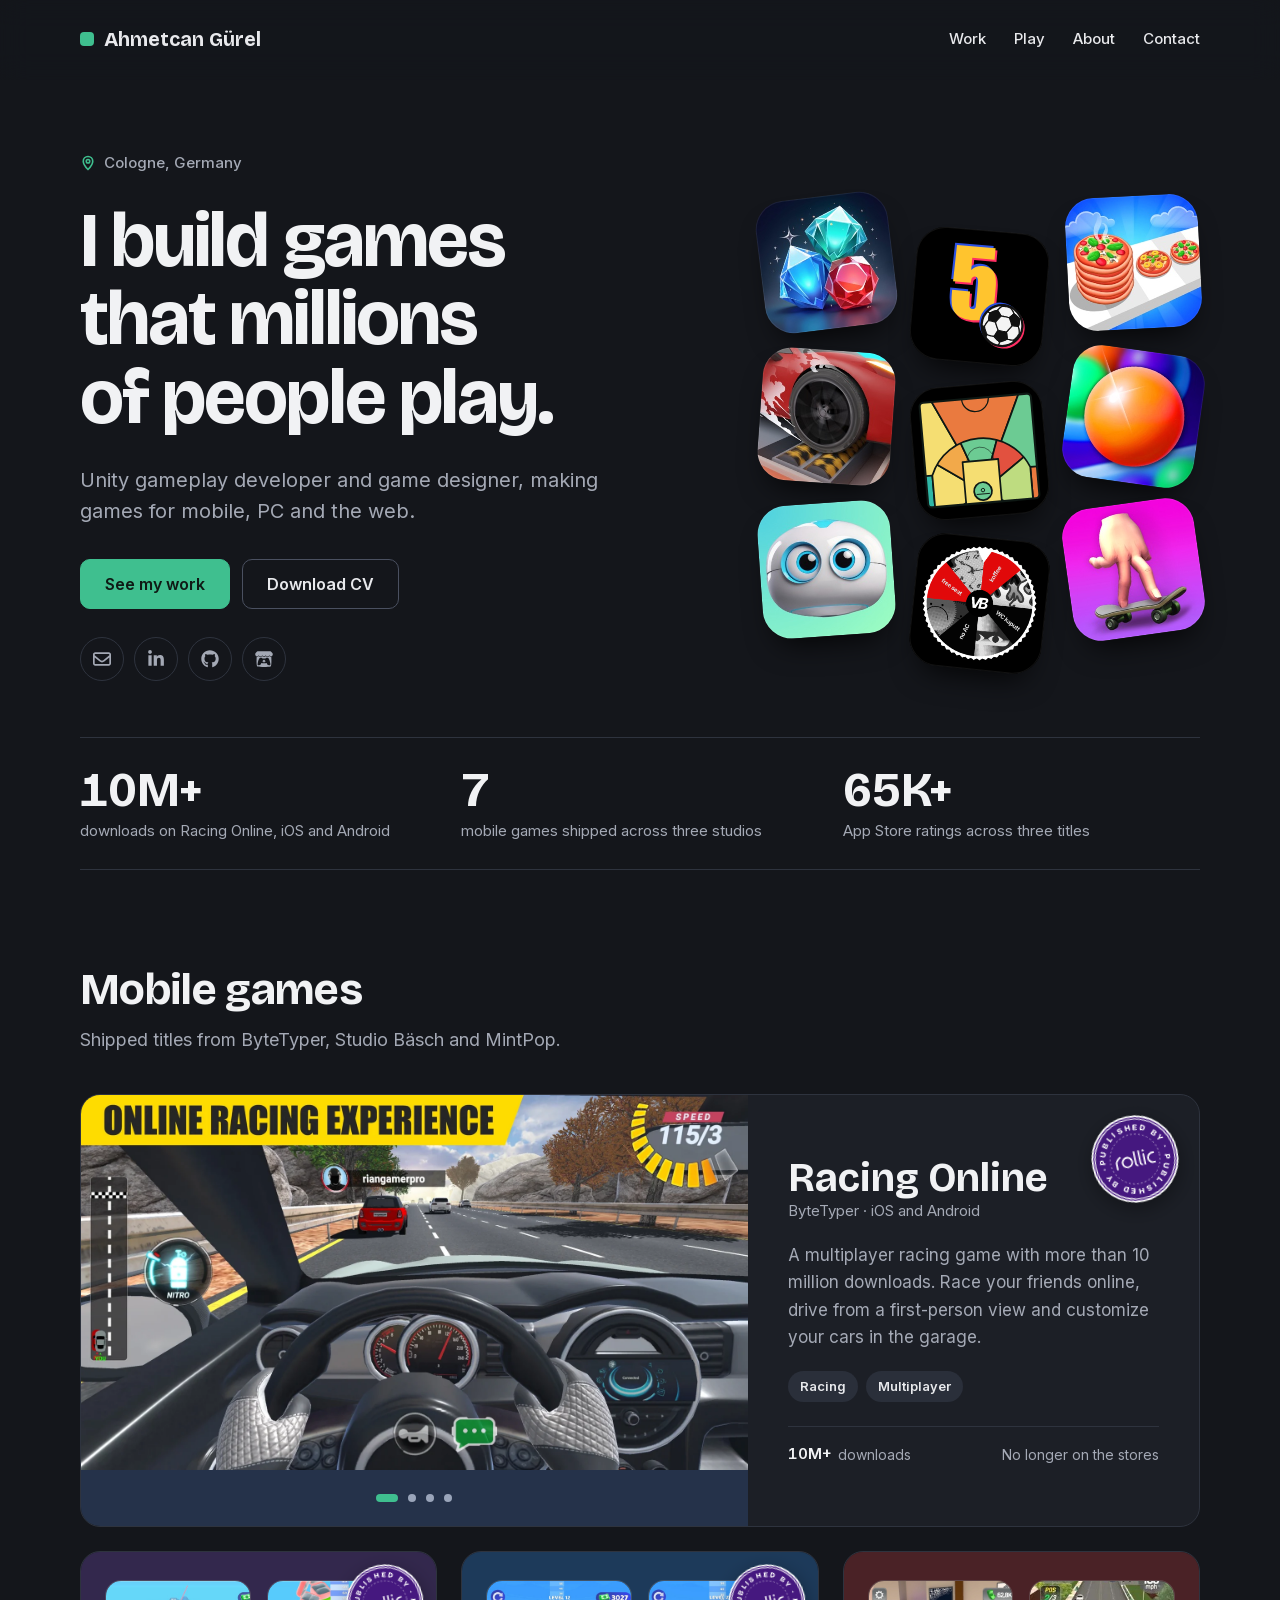
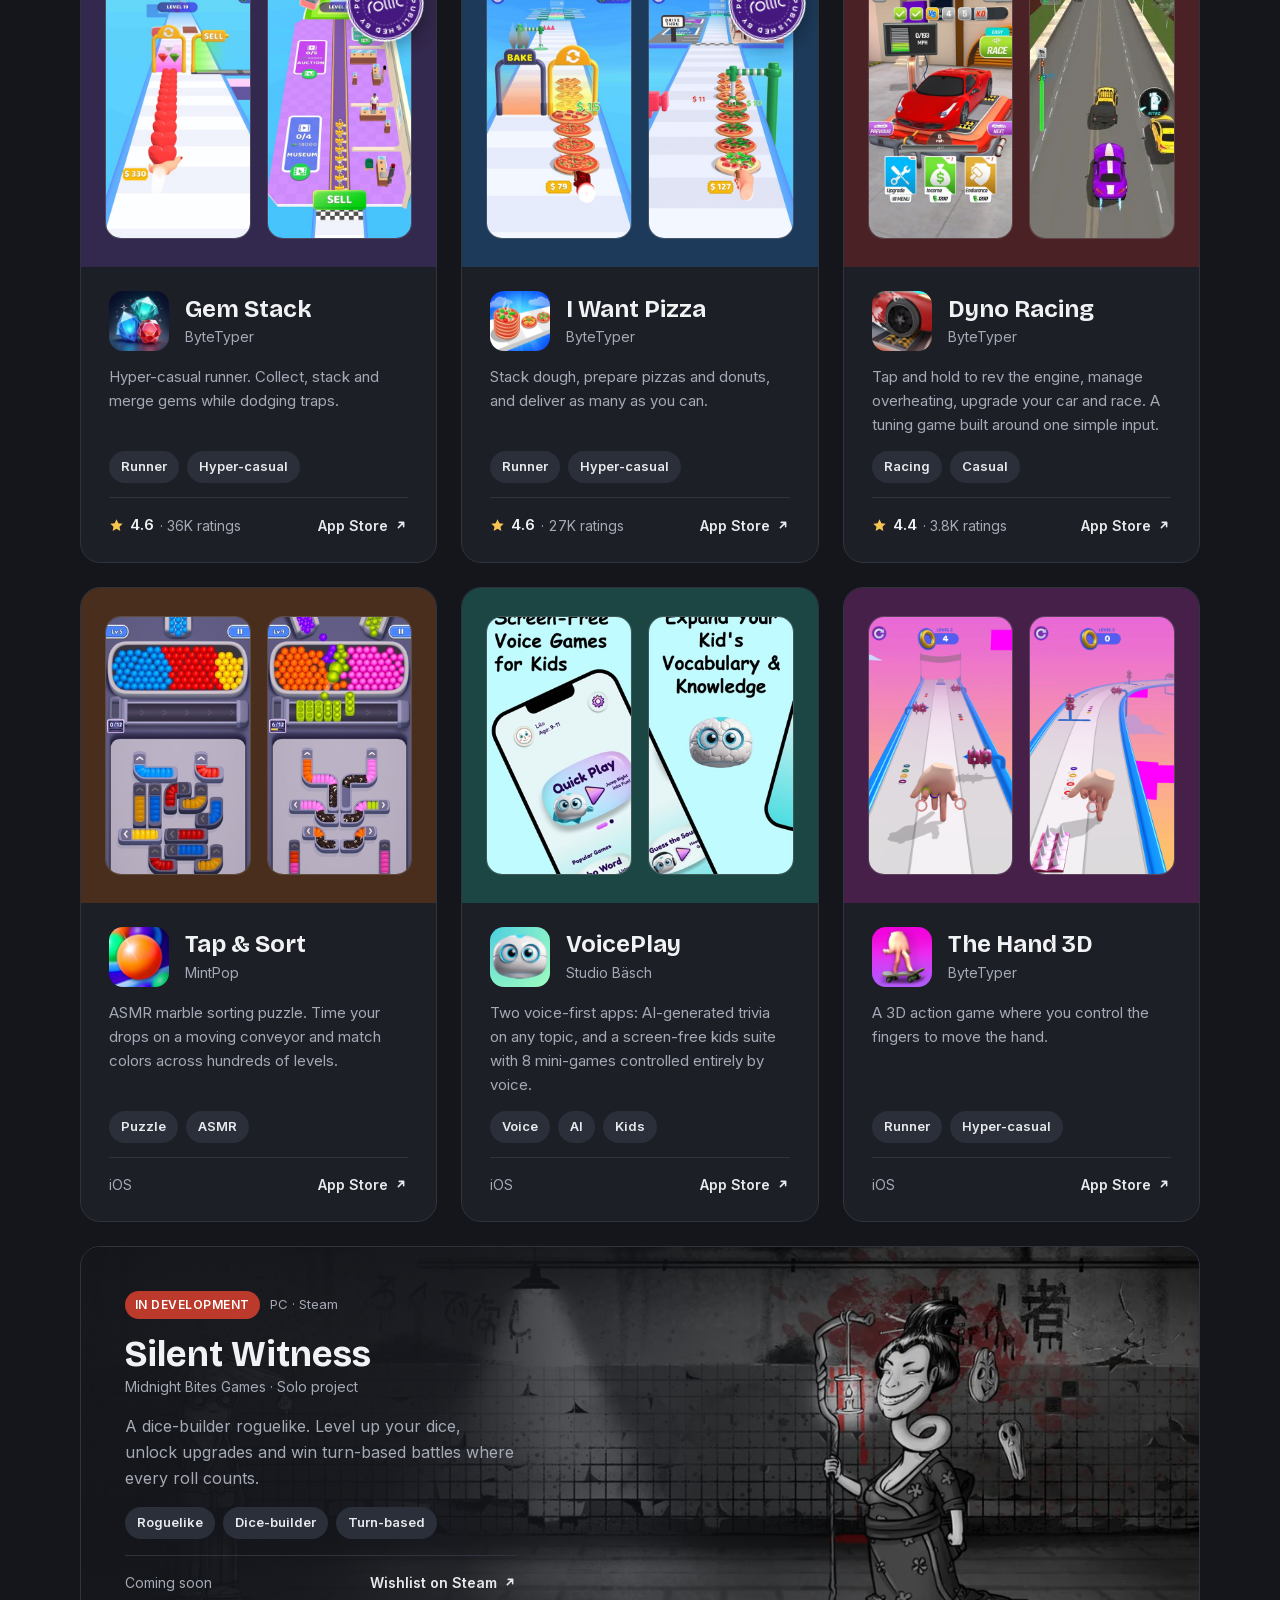
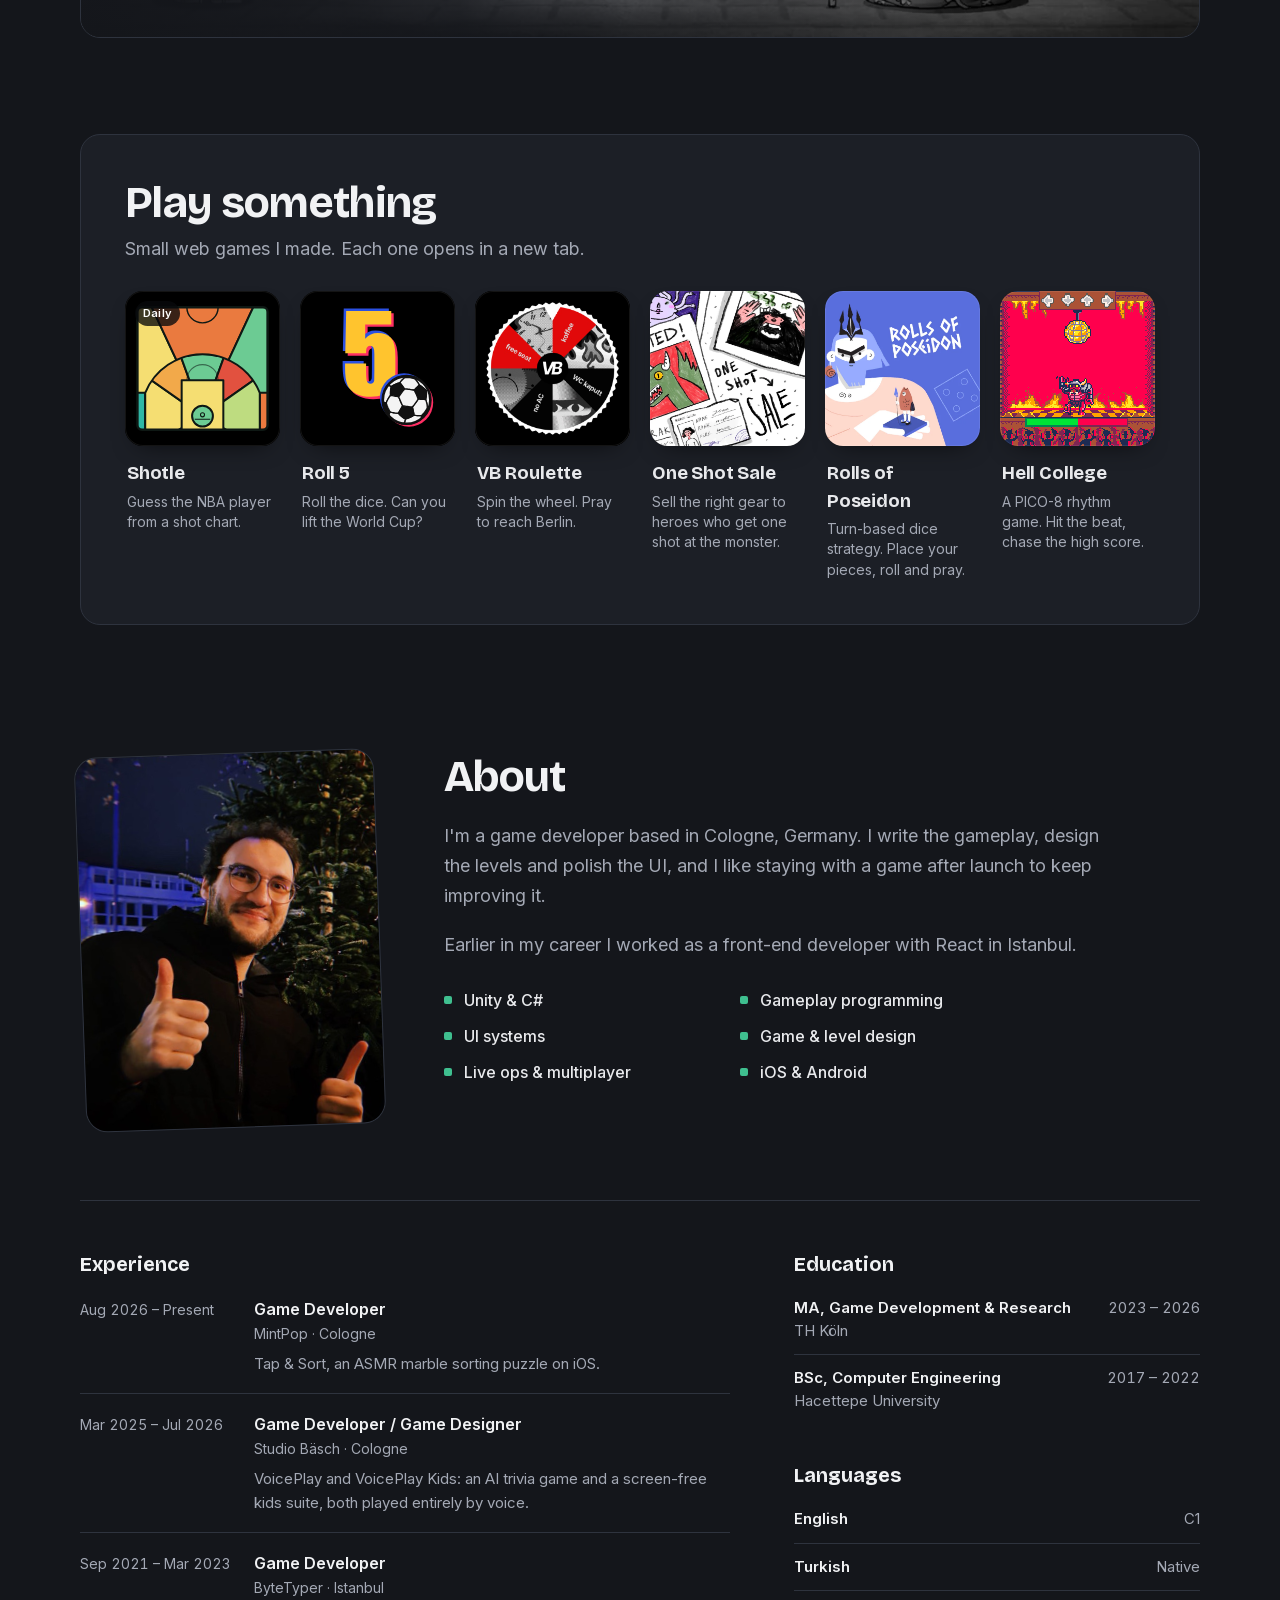
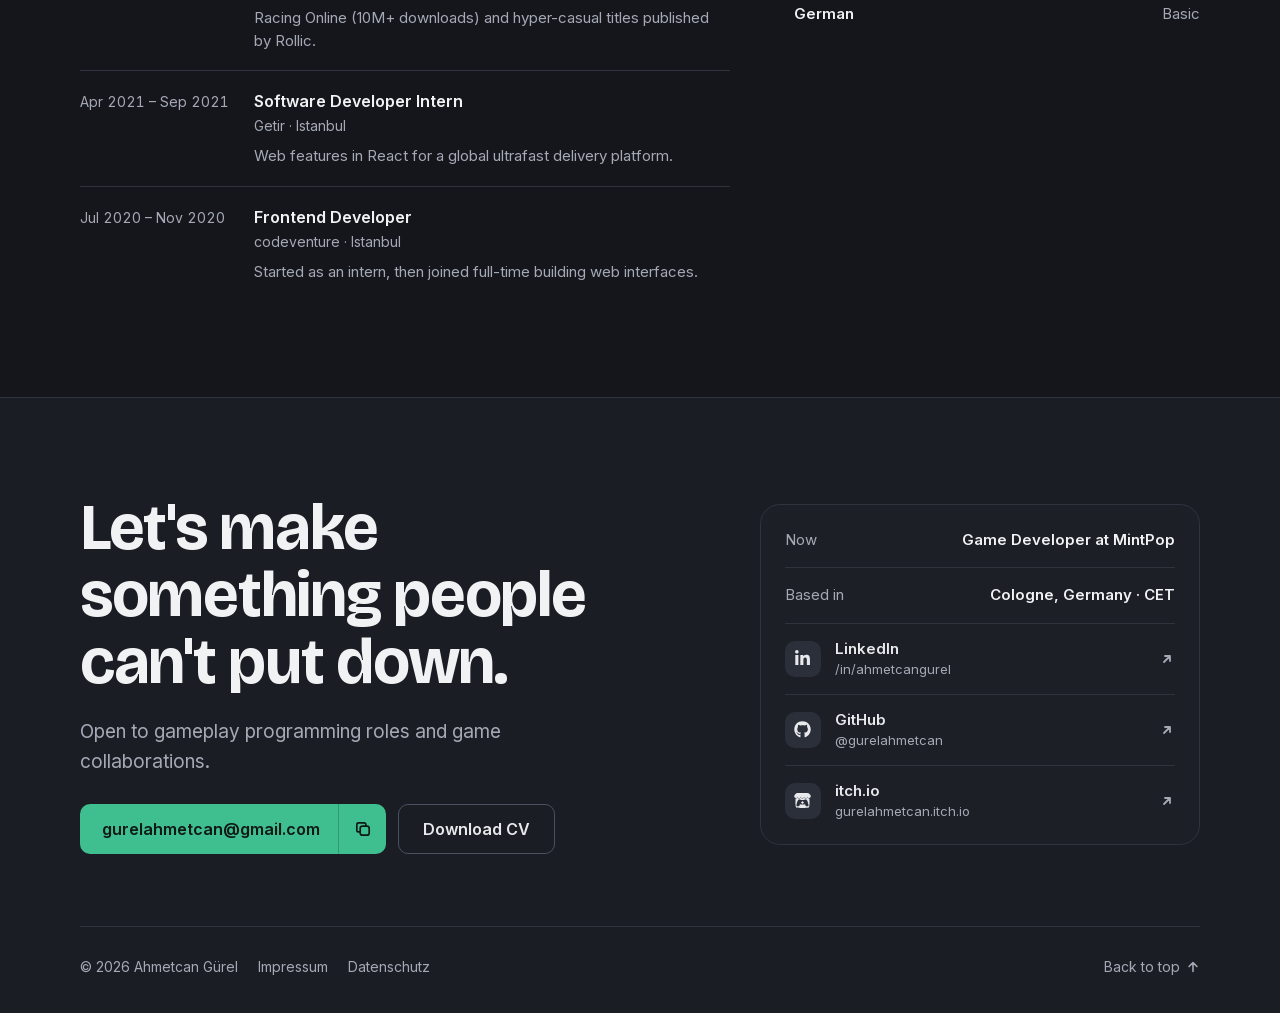
==== commit 1bd21c5c: "Add Impressum and privacy policy, self-host fonts Co-Authored-By: Claude Opus 5.5 <noreply@anthropic" ====
--- a/index.html
+++ b/index.html
@@ -19,9 +19,9 @@
 <meta name="twitter:image" content="https://gurelahmetcan.dev/og.png">
 <link rel="canonical" href="https://gurelahmetcan.dev/">
 
-<link rel="preconnect" href="https://fonts.googleapis.com">
-<link rel="preconnect" href="https://fonts.gstatic.com" crossorigin>
-<link href="https://fonts.googleapis.com/css2?family=Bricolage+Grotesque:opsz,wght@12..96,600..800&family=Inter:wght@400;500;600&display=swap" rel="stylesheet">
+<link rel="preload" href="fonts/bricolage-latin.woff2" as="font" type="font/woff2" crossorigin>
+<link rel="preload" href="fonts/inter-latin.woff2" as="font" type="font/woff2" crossorigin>
+<link rel="stylesheet" href="fonts/fonts.css">
 
 <style>
 /* Social icons: Font Awesome Free 6.5.1, https://fontawesome.com/license/free (CC BY 4.0) */
@@ -356,6 +356,7 @@
 .footer a { color: var(--muted); text-decoration: none; display: inline-flex; align-items: center; gap: 6px; padding: 8px 0; }
 .footer a:hover { color: var(--accent); }
 .footer svg { width: 14px; height: 14px; }
+.footer__legal { display: flex; flex-wrap: wrap; align-items: center; column-gap: 20px; }
 
 @media (max-width: 860px) {
   .contact__grid { grid-template-columns: minmax(0, 1fr); align-items: start; }
@@ -738,7 +739,7 @@
 </section>
 
 <footer class="footer">
-  <div class="wrap footer__inner"><span>© 2026 Ahmetcan Gürel</span><a href="#top">Back to top <svg viewBox="0 0 16 16" fill="none" stroke="currentColor" stroke-width="1.8" stroke-linecap="round" stroke-linejoin="round" aria-hidden="true"><path d="M8 13V3M3.5 7.5 8 3l4.5 4.5"/></svg></a></div>
+  <div class="wrap footer__inner"><span class="footer__legal"><span>© 2026 Ahmetcan Gürel</span><a href="imprint.html">Impressum</a><a href="privacy.html">Datenschutz</a></span><a href="#top">Back to top <svg viewBox="0 0 16 16" fill="none" stroke="currentColor" stroke-width="1.8" stroke-linecap="round" stroke-linejoin="round" aria-hidden="true"><path d="M8 13V3M3.5 7.5 8 3l4.5 4.5"/></svg></a></div>
 </footer>
 </div>
 
--- a/fonts/fonts.css
+++ b/fonts/fonts.css
@@ -0,0 +1,33 @@
+/* Self-hosted so no visitor data goes to Google (GDPR). Bricolage Grotesque and Inter: SIL Open Font License 1.1 */
+@font-face {
+  font-family: 'Bricolage Grotesque';
+  font-style: normal;
+  font-weight: 600 800;
+  font-display: swap;
+  src: url(bricolage-latin-ext.woff2) format('woff2');
+  unicode-range: U+0100-02BA, U+02BD-02C5, U+02C7-02CC, U+02CE-02D7, U+02DD-02FF, U+0304, U+0308, U+0329, U+1D00-1DBF, U+1E00-1E9F, U+1EF2-1EFF, U+2020, U+20A0-20AB, U+20AD-20C4, U+2113, U+2C60-2C7F, U+A720-A7FF;
+}
+@font-face {
+  font-family: 'Inter';
+  font-style: normal;
+  font-weight: 400 600;
+  font-display: swap;
+  src: url(inter-latin-ext.woff2) format('woff2');
+  unicode-range: U+0100-02BA, U+02BD-02C5, U+02C7-02CC, U+02CE-02D7, U+02DD-02FF, U+0304, U+0308, U+0329, U+1D00-1DBF, U+1E00-1E9F, U+1EF2-1EFF, U+2020, U+20A0-20AB, U+20AD-20C4, U+2113, U+2C60-2C7F, U+A720-A7FF;
+}
+@font-face {
+  font-family: 'Bricolage Grotesque';
+  font-style: normal;
+  font-weight: 600 800;
+  font-display: swap;
+  src: url(bricolage-latin.woff2) format('woff2');
+  unicode-range: U+0000-00FF, U+0131, U+0152-0153, U+02BB-02BC, U+02C6, U+02DA, U+02DC, U+0304, U+0308, U+0329, U+2000-206F, U+20AC, U+2122, U+2191, U+2193, U+2212, U+2215, U+FEFF, U+FFFD;
+}
+@font-face {
+  font-family: 'Inter';
+  font-style: normal;
+  font-weight: 400 600;
+  font-display: swap;
+  src: url(inter-latin.woff2) format('woff2');
+  unicode-range: U+0000-00FF, U+0131, U+0152-0153, U+02BB-02BC, U+02C6, U+02DA, U+02DC, U+0304, U+0308, U+0329, U+2000-206F, U+20AC, U+2122, U+2191, U+2193, U+2212, U+2215, U+FEFF, U+FFFD;
+}
